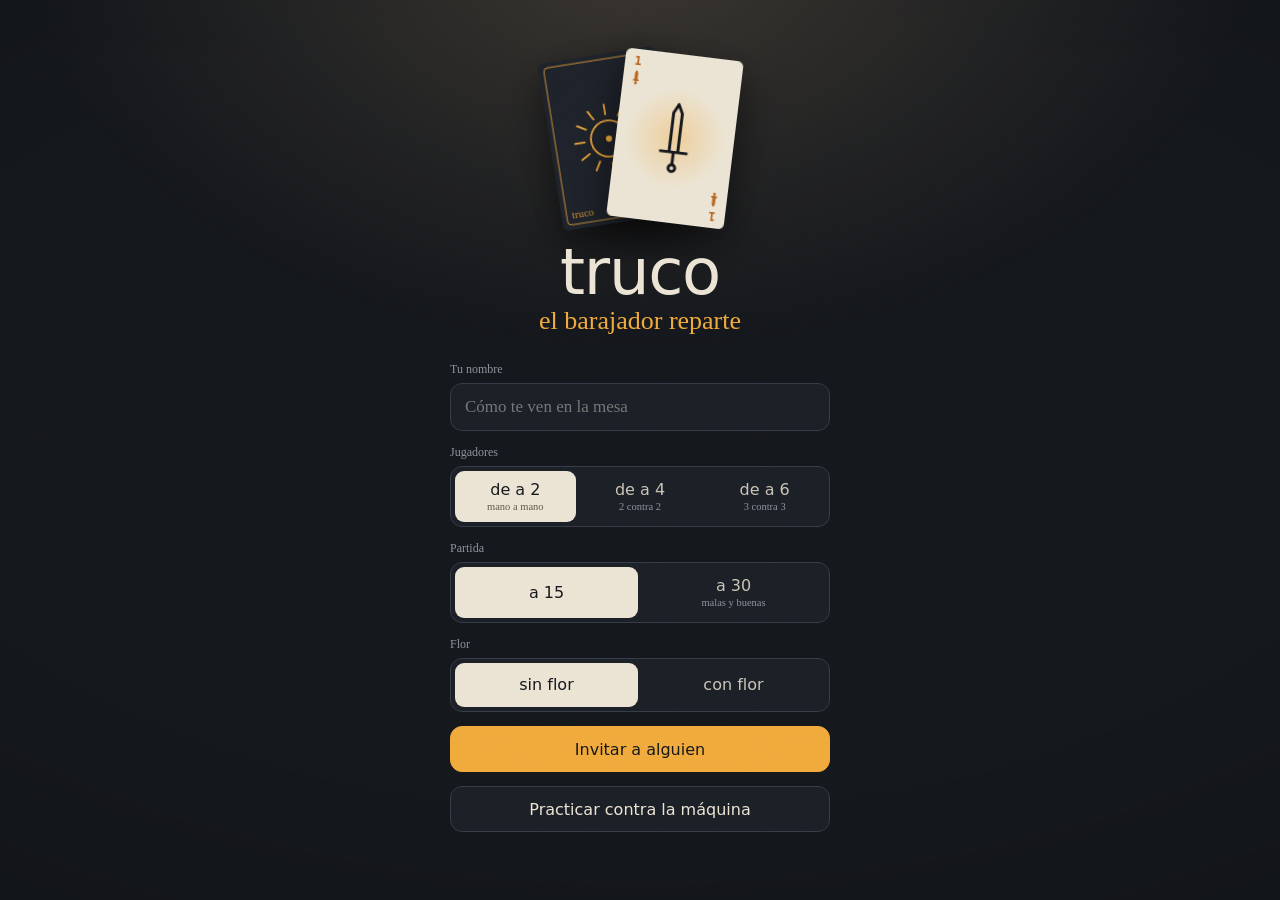
==== index.html @ fc0a514d "mesas de 4 y 6 con caras, señas, bots y punta y hacha Co-Authored-By: Claude Opus 5.5 <noreply@anthr" ====
<!doctype html>
<html lang="es">
<head>
<meta charset="utf-8">
<meta name="viewport" content="width=device-width, initial-scale=1, viewport-fit=cover">
<meta name="theme-color" content="#14171c">
<meta name="description" content="Truco argentino para jugar con un amigo desde el celular. Mandás un link y empiezan.">
<meta property="og:title" content="Truco · el barajador reparte">
<meta property="og:description" content="Te invitaron a un truco. Tocá el link y entrá a la mesa.">
<title>Truco</title>
<link rel="icon" href="data:image/svg+xml,%3Csvg xmlns='http://www.w3.org/2000/svg' viewBox='-50 -50 100 100'%3E%3Crect x='-50' y='-50' width='100' height='100' rx='18' fill='%231e222a'/%3E%3Ccircle r='14' stroke='%23f0a93b' stroke-width='5' fill='none'/%3E%3Ccircle r='3' fill='%23f0a93b'/%3E%3C/svg%3E">
<link rel="manifest" href="manifest.webmanifest">
<link rel="apple-touch-icon" href="iconos/icono-180.png">
<meta name="apple-mobile-web-app-capable" content="yes">
<meta name="mobile-web-app-capable" content="yes">
<meta name="apple-mobile-web-app-title" content="Truco">
<meta name="apple-mobile-web-app-status-bar-style" content="black-translucent">
<link rel="stylesheet" href="css/estilo.css">
<link rel="stylesheet" href="css/mesa.css">
<script src="js/vendor/peerjs.min.js" defer></script>
<script type="module" src="js/app.js"></script>
</head>
<body>
<div class="grano" aria-hidden="true"></div>

<section id="inicio" class="pantalla inicio">
  <div class="inicio-cartas" aria-hidden="true"><div class="ic ic1"></div><div class="ic ic2"></div></div>
  <h1>truco</h1>
  <p class="mano-sub">el barajador reparte</p>

  <div id="bloque-crear" class="bloque">
    <label class="campo"><span>Tu nombre</span><input id="in-nombre" type="text" maxlength="16" autocomplete="nickname" placeholder="Cómo te ven en la mesa"></label>
    <div class="campo"><span>Jugadores</span>
      <div class="segmentado tres" role="group" aria-label="Cantidad de jugadores">
        <button type="button" data-jug="2" aria-pressed="true">de a 2 <small>mano a mano</small></button>
        <button type="button" data-jug="4" aria-pressed="false">de a 4 <small>2 contra 2</small></button>
        <button type="button" data-jug="6" aria-pressed="false">de a 6 <small>3 contra 3</small></button>
      </div>
    </div>
    <div class="campo"><span>Partida</span>
      <div class="segmentado" role="group" aria-label="Puntos de la partida">
        <button type="button" data-meta="15" aria-pressed="true">a 15</button>
        <button type="button" data-meta="30" aria-pressed="false">a 30 <small>malas y buenas</small></button>
      </div>
    </div>
    <div class="campo"><span>Flor</span>
      <div class="segmentado" role="group" aria-label="Jugar con flor">
        <button type="button" data-flor="0" aria-pressed="true">sin flor</button>
        <button type="button" data-flor="1" aria-pressed="false">con flor</button>
      </div>
    </div>
    <div class="campo" id="campo-punta" hidden><span>Punta y hacha</span>
      <div class="segmentado" role="group" aria-label="Jugar con punta y hacha">
        <button type="button" data-punta="0" aria-pressed="true">sin punta y hacha</button>
        <button type="button" data-punta="1" aria-pressed="false">con punta y hacha <small>a mitad de partida, duelos</small></button>
      </div>
    </div>
    <button id="btn-crear" class="b fuerte ancho">Invitar a alguien</button>
    <button id="btn-practica" class="b ancho">Practicar contra la máquina</button>
  </div>

  <div id="bloque-espera" class="bloque" hidden>
    <p class="guia">Mandale este link. Cuando lo abra, se reparte.</p>
    <div class="link-caja"><code id="txt-link"></code></div>
    <div class="fila">
      <button id="btn-compartir" class="b fuerte">Compartir</button>
      <button id="btn-copiar" class="b">Copiar link</button>
    </div>
    <p id="txt-espera" class="espera">Abriendo la mesa…</p>
    <p class="aviso-chico">No cierres esta pestaña: la partida vive en tu navegador.</p>
  </div>

  <div id="bloque-lobby" class="bloque" hidden>
    <p id="lobby-sala" class="aviso-chico"></p>
    <div id="lobby-link">
      <p class="guia">Mandales este link. Los que no lleguen los reemplaza un bot.</p>
      <div class="link-caja"><code id="txt-link-mesa"></code></div>
      <div class="fila" style="margin-top:10px">
        <button id="btn-compartir-mesa" class="b fuerte">Compartir</button>
        <button id="btn-copiar-mesa" class="b">Copiar link</button>
      </div>
    </div>
    <ul id="lobby-asientos" class="lobby-asientos"></ul>
    <p id="lobby-ayuda" class="aviso-chico">Tocá dos lugares para cambiarlos de asiento. Los del mismo color juegan juntos.</p>
    <button id="btn-repartir" class="b fuerte ancho">Repartir</button>
    <p id="txt-lobby" class="espera">Abriendo la mesa…</p>
  </div>

  <div id="bloque-invitado" class="bloque" hidden>
    <p class="guia">Te invitaron a un truco.</p>
    <label class="campo"><span>Tu nombre</span><input id="in-nombre-inv" type="text" maxlength="16" autocomplete="nickname" placeholder="Cómo te ven en la mesa"></label>
    <button id="btn-entrar" class="b fuerte ancho">Sentarme a la mesa</button>
    <p id="txt-invitado" class="espera"></p>
  </div>
</section>

<section id="juego" class="pantalla juego" hidden>
  <header class="barra">
    <div class="rival">
      <span class="punto-red" id="punto-red" title="conexión"></span>
      <span id="nombre-rival" class="nombre"></span>
      <span id="chip-rival" class="chip" hidden>mano</span>
    </div>
    <button id="btn-tanteador" class="tanteador-mini" aria-label="Ver el tanteador"></button>
    <button id="btn-menu" class="b-icono" aria-label="Menú">
      <svg viewBox="0 0 24 24" width="22" height="22" aria-hidden="true"><circle cx="5" cy="12" r="1.8" fill="currentColor"/><circle cx="12" cy="12" r="1.8" fill="currentColor"/><circle cx="19" cy="12" r="1.8" fill="currentColor"/></svg>
    </button>
  </header>
  <div id="mesa" class="mesa"></div>
  <div id="nota" class="nota" aria-live="polite"></div>
  <p id="estado" class="estado" aria-live="polite"></p>
  <div id="bocadillos" aria-live="assertive"></div>
  <aside id="servilleta-fija" class="servilleta fija" aria-label="Tanteador"></aside>
  <nav id="acciones" class="acciones" aria-label="Jugadas"></nav>
</section>

<section id="mesa-eq" class="pantalla juego eq" hidden>
  <header class="barra">
    <div class="rival"><span class="punto-red" id="eq-red" title="conexión"></span><span id="eq-titulo" class="nombre"></span></div>
    <button id="eq-tanteador" class="tanteador-mini" aria-label="Ver el tanteador"></button>
    <button id="eq-menu" class="b-icono" aria-label="Menú">
      <svg viewBox="0 0 24 24" width="22" height="22" aria-hidden="true"><circle cx="5" cy="12" r="1.8" fill="currentColor"/><circle cx="12" cy="12" r="1.8" fill="currentColor"/><circle cx="19" cy="12" r="1.8" fill="currentColor"/></svg>
    </button>
  </header>
  <div id="eq-mesa" class="mesa"><div id="eq-asientos"></div></div>
  <div id="eq-bazas" class="eq-bazas" aria-live="polite"></div>
  <p id="eq-estado" class="estado" aria-live="polite"></p>
  <div id="eq-bocadillos" aria-live="assertive"></div>
  <div id="eq-gestos" class="eq-gestos" hidden></div>
  <div id="eq-bandeja" class="bandeja" hidden></div>
  <nav id="eq-acciones" class="acciones" aria-label="Jugadas"></nav>
</section>

<div id="capa" class="capa" hidden></div>
<div id="aviso" class="aviso" role="status" hidden></div>
</body>
</html>
---- css/estilo.css ----
@font-face { font-family: Bricolage; src: url(../fuentes/BricolageGrotesque.ttf); font-weight: 200 800; font-display: swap; }
@font-face { font-family: Plex; src: url(../fuentes/IBMPlexMono-Regular.ttf); font-display: swap; }
@font-face { font-family: Caveat; src: url(../fuentes/Caveat.ttf); font-weight: 400 700; font-display: swap; }

:root {
  --noche: #14171c; --papel: #ebe4d4; --tinta: #14171c; --ambar: #f0a93b; --ambar-p: #b8621b; --dorso: #1e222a;
  --superficie: #1b1f26; --linea: #353b46; --gris: #8d919a; --texto-suave: #c9c3b5;
  --luz: .55;
  color-scheme: dark;
}
* { box-sizing: border-box; margin: 0; }
html, body { height: 100%; }
body { background: var(--noche); color: var(--papel); font-family: Bricolage, system-ui, sans-serif; -webkit-font-smoothing: antialiased; overflow: hidden; -webkit-tap-highlight-color: transparent; }
button { font: inherit; color: inherit; cursor: pointer; touch-action: manipulation; }
[hidden] { display: none !important; }
:focus-visible { outline: 2px solid var(--ambar); outline-offset: 2px; }

.grano { position: fixed; inset: 0; pointer-events: none; z-index: 90; opacity: .09; mix-blend-mode: overlay;
  background-image: url("data:image/svg+xml,%3Csvg xmlns='http://www.w3.org/2000/svg' width='180' height='180'%3E%3Cfilter id='g'%3E%3CfeTurbulence type='fractalNoise' baseFrequency='.9' numOctaves='2'/%3E%3C/filter%3E%3Crect width='100%25' height='100%25' filter='url(%23g)'/%3E%3C/svg%3E"); }

/* la lámpara de arriba: un cono cálido que se prende en los cantos */
.pantalla { position: fixed; inset: 0; }
.pantalla::before { content: ""; position: absolute; inset: 0; pointer-events: none; opacity: var(--luz); transition: opacity .7s ease;
  background: radial-gradient(ellipse 62% 58% at 50% -6%, rgba(255,214,150,.30), rgba(255,214,150,.08) 55%, transparent 78%),
              radial-gradient(ellipse 120% 90% at 50% 45%, transparent 50%, rgba(0,0,0,.45)); }
.pantalla.luz-alta { --luz: 1; }

/* ---------- inicio ---------- */
.inicio { overflow-y: auto; display: flex; flex-direction: column; align-items: center; padding: max(36px, env(safe-area-inset-top)) 16px 40px; }
.inicio > * { position: relative; }
.inicio-cartas { height: 190px; width: 220px; margin-top: 8px; }
.ic { position: absolute; width: 118px; aspect-ratio: 600/860; top: 10px; filter: drop-shadow(0 16px 20px rgba(0,0,0,.55)); }
.ic svg { width: 100%; height: 100%; display: block; }
.ic1 { left: 20px; transform: rotate(-9deg); }
.ic2 { left: 86px; transform: rotate(7deg); animation: respira 5s ease-in-out infinite; }
@keyframes respira { 50% { transform: rotate(9deg) translateY(-4px); } }
h1 { font-weight: 500; font-size: 64px; letter-spacing: -.02em; line-height: 1; margin-top: 6px; }
.mano-sub { font-family: Caveat; color: var(--ambar); font-size: 26px; margin: 2px 0 26px; }
.bloque { width: 100%; max-width: 380px; display: flex; flex-direction: column; gap: 14px; }
.campo { display: flex; flex-direction: column; gap: 6px; }
.campo > span { font-family: Plex; font-size: 12px; color: var(--gris); }
input[type=text] { background: var(--superficie); border: 1px solid var(--linea); border-radius: 12px; padding: 13px 14px; font: 17px Bricolage; color: var(--papel); width: 100%; }
input[type=text]:focus { border-color: var(--ambar); outline: none; }
.segmentado { display: grid; grid-template-columns: 1fr 1fr; background: var(--superficie); border: 1px solid var(--linea); border-radius: 12px; padding: 4px; gap: 4px; }
.segmentado button { border: 0; background: transparent; border-radius: 9px; padding: 10px 6px; min-height: 44px; color: var(--texto-suave); line-height: 1.1; }
.segmentado button small { display: block; font-family: Plex; font-size: 10.5px; color: var(--gris); margin-top: 2px; }
.segmentado button[aria-pressed=true] { background: var(--papel); color: var(--tinta); }
.segmentado button[aria-pressed=true] small { color: #5b5649; }
.b { border: 1px solid var(--linea); background: var(--superficie); border-radius: 12px; padding: 11px 16px; min-height: 46px; font-size: 16px; font-weight: 500; transition: transform .12s, background .2s; }
.b:active { transform: scale(.97); }
.b.fuerte { background: var(--ambar); border-color: var(--ambar); color: var(--tinta); }
.b.ancho { width: 100%; }
.fila { display: flex; gap: 10px; } .fila .b { flex: 1; }
.guia { color: var(--texto-suave); line-height: 1.45; text-align: center; }
.link-caja { background: var(--superficie); border: 1px dashed var(--linea); border-radius: 12px; padding: 12px; text-align: center; }
.link-caja code { font-family: Plex; font-size: 13px; word-break: break-all; color: var(--papel); }
.espera { font-family: Caveat; color: var(--ambar); font-size: 24px; text-align: center; min-height: 30px; }
.aviso-chico { font-family: Plex; font-size: 11.5px; color: var(--gris); text-align: center; }

/* ---------- mesa ---------- */
.juego { overflow: hidden; }
.barra { position: absolute; top: 0; left: 0; right: 0; z-index: 30; display: flex; align-items: center; gap: 10px; padding: max(10px, env(safe-area-inset-top)) 12px 6px 16px; height: calc(52px + env(safe-area-inset-top)); }
.rival { flex: 1; display: flex; align-items: center; gap: 8px; min-width: 0; }
.nombre { font-size: 16px; font-weight: 500; white-space: nowrap; overflow: hidden; text-overflow: ellipsis; }
.chip { font-family: Plex; font-size: 11px; color: var(--ambar); border: 1px solid rgba(240,169,59,.55); border-radius: 99px; padding: 2px 8px; }
.punto-red { width: 8px; height: 8px; border-radius: 50%; background: var(--gris); flex: none; }
.punto-red.si { background: #7bbf6a; } .punto-red.no { background: #c4553e; }
.b-icono { border: 0; background: transparent; width: 44px; height: 44px; display: grid; place-items: center; color: var(--texto-suave); border-radius: 10px; }
.tanteador-mini { border: 0; background: var(--papel); color: var(--tinta); border-radius: 8px; padding: 2px 10px 0; min-height: 36px; font-family: Caveat; font-size: 24px; line-height: 1; display: flex; align-items: center; gap: 8px; transform: rotate(-2deg); box-shadow: 0 6px 12px rgba(0,0,0,.4); }
.tanteador-mini b { font-weight: 700; }
.tanteador-mini svg { width: 14px; height: 22px; }
.mesa { position: absolute; inset: 0; z-index: 10; }

.carta { position: absolute; left: 0; top: 0; perspective: 900px; will-change: transform;
  transition: transform .55s cubic-bezier(.2,.8,.2,1), width .55s cubic-bezier(.2,.8,.2,1), height .55s cubic-bezier(.2,.8,.2,1), opacity .3s; }
.carta.sin-anim, .carta.sin-anim .giro { transition: none !important; }
.giro { position: relative; width: 100%; height: 100%; transform-style: preserve-3d; transition: transform .45s ease; }
.carta.abajo .giro { transform: rotateY(180deg); }
.cara { position: absolute; inset: 0; backface-visibility: hidden; -webkit-backface-visibility: hidden; border-radius: 5% / 3.5%; box-shadow: 0 10px 18px rgba(0,0,0,.45); }
.cara.dorso { transform: rotateY(180deg); }
.svg-carta { width: 100%; height: 100%; display: block; }
.carta.jugable { cursor: pointer; }
.carta.elegida .cara.frente { box-shadow: 0 0 0 3px var(--ambar), 0 18px 30px rgba(0,0,0,.55); }
.carta.gana .cara.frente { box-shadow: 0 0 26px 6px rgba(240,169,59,.42), 0 10px 18px rgba(0,0,0,.45); }
.carta.apagada { filter: brightness(.72) saturate(.8); }
.carta.mostrada::after { content: "mostrada"; position: absolute; left: 50%; bottom: -8px; transform: translateX(-50%); font-family: Caveat; font-size: 18px; color: var(--ambar); white-space: nowrap; text-shadow: 0 1px 6px #000; }

.estado { position: absolute; left: 16px; right: 16px; z-index: 20; text-align: center; font-size: 17px; color: var(--texto-suave); pointer-events: none; transition: top .4s; }
.estado b { color: var(--papel); font-weight: 500; }
.nota { position: absolute; z-index: 20; left: 14px; font-family: Caveat; font-size: 21px; line-height: 1.05; color: var(--ambar); pointer-events: none; max-width: 30%; transform: rotate(-3deg); }
.nota span { display: block; }
.bocadillo { position: absolute; left: 50%; z-index: 40; font-family: Caveat; font-weight: 700; font-size: clamp(38px, 11vw, 56px); color: var(--ambar); white-space: nowrap; pointer-events: none;
  text-shadow: 0 2px 18px rgba(0,0,0,.9), 0 0 30px rgba(240,169,59,.25); animation: canta 2.3s cubic-bezier(.2,.9,.2,1) forwards; }
.bocadillo.rival { color: var(--papel); }
@keyframes canta { 0% { opacity: 0; transform: translate(-50%, 10px) scale(.6) rotate(-4deg); } 12% { opacity: 1; transform: translate(-50%, 0) scale(1.08) rotate(-3deg); } 22% { transform: translate(-50%, 0) scale(1) rotate(-3deg); } 80% { opacity: 1; } 100% { opacity: 0; transform: translate(-50%, -14px) scale(1) rotate(-3deg); } }

.acciones { position: absolute; left: 0; right: 0; bottom: 0; z-index: 30; height: calc(164px + env(safe-area-inset-bottom)); padding: 8px 12px calc(8px + env(safe-area-inset-bottom));
  display: flex; flex-direction: column; justify-content: flex-end; gap: 7px; background: linear-gradient(to bottom, transparent, rgba(12,14,18,.94) 18%); }
.acciones .fila-acc { display: flex; flex-wrap: nowrap; gap: 7px; justify-content: center; width: 100%; max-width: 520px; margin: 0 auto; }
.acciones .b { flex: 1 1 0; min-width: 0; max-width: 220px; padding: 8px 6px; min-height: 44px; font-size: 15px; line-height: 1.1; }
.acciones .b.canto { color: var(--ambar); border-color: rgba(240,169,59,.5); background: rgba(240,169,59,.06); }
.acciones .b.chico { flex: 0 1 auto; background: transparent; border-color: transparent; color: var(--gris); font-size: 14px; min-height: 34px; padding: 4px 10px; text-decoration: underline; text-underline-offset: 3px; }
.acciones .b.chico.alerta { color: var(--ambar); }
.acciones .vacio { text-align: center; font-family: Caveat; font-size: 22px; color: var(--gris); padding-bottom: 6px; }

/* ---------- servilleta con fósforos ---------- */
.servilleta { background: var(--papel); color: var(--tinta); border-radius: 6px; box-shadow: 0 18px 40px rgba(0,0,0,.55); font-family: Caveat; }
.servilleta .cols { display: grid; grid-template-columns: 1fr 1fr; gap: 6px; }
.servilleta .col { display: flex; flex-direction: column; align-items: center; }
.servilleta .quien { font-size: 26px; font-weight: 700; line-height: 1; white-space: nowrap; overflow: hidden; text-overflow: ellipsis; max-width: 100%; }
.servilleta .num { font-size: 20px; color: var(--ambar-p); }
.servilleta svg { display: block; }
.servilleta.fija { position: absolute; z-index: 15; right: 24px; top: 80px; width: 210px; padding: 14px 12px; transform: rotate(2deg); display: none; }
.servilleta.fija .quien { font-size: 21px; }
@media (min-width: 960px) { .servilleta.fija { display: block; } .tanteador-mini { display: none; } }

/* ---------- capas (tanteador grande, fin de mano, menú) ---------- */
.capa { position: fixed; inset: 0; z-index: 60; background: rgba(8,10,13,.62); display: grid; place-items: center; padding: 16px; animation: aparece .25s ease; }
@keyframes aparece { from { opacity: 0; } }
.hoja { background: var(--papel); color: var(--tinta); border-radius: 10px; width: min(380px, 100%); max-height: 88dvh; overflow-y: auto; padding: 22px 20px; box-shadow: 0 30px 60px rgba(0,0,0,.6); animation: sube .4s cubic-bezier(.2,.9,.2,1); }
@keyframes sube { from { transform: translateY(40px) rotate(2deg); opacity: 0; } }
.hoja h2 { font-weight: 500; font-size: 28px; line-height: 1.1; margin-bottom: 4px; }
.hoja .sala { font-family: Plex; font-size: 11.5px; color: #6c6759; margin-bottom: 14px; }
.hoja ul { list-style: none; padding: 0; margin: 10px 0 18px; }
.hoja li { display: flex; justify-content: space-between; gap: 12px; padding: 9px 0; border-bottom: 1px dashed #c9c0ab; font-size: 16px; }
.hoja li b { font-family: Caveat; font-size: 24px; color: var(--ambar-p); line-height: .9; }
.hoja .b { background: var(--tinta); color: var(--papel); border-color: var(--tinta); width: 100%; margin-top: 8px; }
.hoja .b.claro { background: transparent; color: var(--tinta); border-color: #b9b09b; }
.hoja .marcador { font-family: Caveat; font-size: 30px; text-align: center; margin: 8px 0 4px; }
.hoja p { line-height: 1.45; margin-bottom: 10px; font-size: 15.5px; }
.hoja .servilleta { box-shadow: none; padding: 0; }
.aviso { position: fixed; left: 50%; top: calc(64px + env(safe-area-inset-top)); transform: translateX(-50%); z-index: 70; background: var(--papel); color: var(--tinta); border-radius: 10px; padding: 10px 14px; font-size: 15px; max-width: calc(100% - 32px); box-shadow: 0 12px 30px rgba(0,0,0,.5); animation: aparece .2s; }

@media (prefers-reduced-motion: reduce) {
  .carta, .giro { transition-duration: .01s !important; }
  .bocadillo { animation-duration: 2.3s; }
  .ic2 { animation: none; }
}
---- css/mesa.css ----
/* Mesa de 4 y 6: inicio (jugadores, punta y hacha), sala de espera, asientos con caras, señas. */

.segmentado.tres { grid-template-columns: 1fr 1fr 1fr; }

/* ---------- sala de espera ---------- */
.lobby-asientos { list-style: none; padding: 0; margin: 4px 0 0; display: flex; flex-direction: column; gap: 6px; }
.lobby-asientos li { display: flex; align-items: center; gap: 10px; background: var(--superficie); border: 1px solid var(--linea); border-radius: 12px; padding: 10px 12px; min-height: 48px; cursor: pointer; }
.lobby-asientos li.elegido { border-color: var(--ambar); box-shadow: 0 0 0 1px var(--ambar); }
.lobby-asientos .lugar-n { font-family: Plex; font-size: 12px; color: var(--gris); width: 14px; }
.lobby-asientos i { width: 10px; height: 10px; border-radius: 50%; flex: none; }
.lobby-asientos li.nos i { background: var(--ambar); }
.lobby-asientos li.ellos i { background: #5b616c; }
.lobby-asientos .quien { flex: 1; font-size: 16px; min-width: 0; overflow: hidden; text-overflow: ellipsis; white-space: nowrap; }
.lobby-asientos .tipo { font-family: Plex; font-size: 11px; color: var(--gris); text-align: right; }

/* ---------- asientos ---------- */
.eq .mesa { z-index: 10; }
#eq-asientos { position: absolute; inset: 0; pointer-events: none; }
.asiento { position: absolute; left: 0; top: 0; transform: translate(-50%, -50%); display: flex; flex-direction: column; align-items: center; gap: 1px; z-index: 12; transition: opacity .3s; }
.asiento svg { width: var(--cara, 64px); height: auto; overflow: visible; display: block; filter: drop-shadow(0 8px 10px rgba(0,0,0,.5)); transition: filter .3s; }
.asiento.turno svg { filter: drop-shadow(0 0 8px rgba(240,169,59,.85)) drop-shadow(0 8px 10px rgba(0,0,0,.5)); }
.asiento.mazo svg { opacity: .35; filter: grayscale(1); }
.asiento.apagado { opacity: .45; }
.asiento .etq { font-family: Plex; font-size: 11px; color: var(--texto-suave); display: flex; align-items: center; gap: 4px; max-width: 96px; white-space: nowrap; }
.asiento .etq .n { overflow: hidden; text-overflow: ellipsis; }
.asiento .etq i { width: 7px; height: 7px; border-radius: 50%; flex: none; }
.asiento.nos .etq i { background: var(--ambar); }
.asiento.ellos .etq i { background: #5b616c; }
.asiento.yo .etq { color: var(--papel); }
.asiento .chips { display: flex; gap: 3px; min-height: 0; }
.mini-chip { font-family: Plex; font-size: 9.5px; line-height: 1.5; color: var(--ambar); border: 1px solid rgba(240,169,59,.5); border-radius: 99px; padding: 0 5px; white-space: nowrap; }
.asiento .quedan { display: flex; gap: 2px; }
.asiento .quedan span { width: 7px; height: 10px; border-radius: 1.5px; background: var(--dorso); border: 1px solid #454c59; }
.asiento .glifo { position: absolute; top: -10px; right: -14px; font-family: Caveat; font-weight: 700; font-size: 26px; color: var(--ambar); text-shadow: 0 2px 8px #000; animation: glifo 1s ease forwards; pointer-events: none; }
@keyframes glifo { 0% { opacity: 0; transform: translateY(6px); } 20% { opacity: 1; transform: none; } 80% { opacity: 1; } 100% { opacity: 0; } }

/* aparejo de la cara (señas y cabeza) */
.cara-jugador .m, .cara-jugador .ojo-c { display: none; }
.cara-jugador[data-boca="normal"] .m-normal, .cara-jugador[data-boca="plana"] .m-plana, .cara-jugador[data-boca="der"] .m-der, .cara-jugador[data-boca="izq"] .m-izq,
.cara-jugador[data-boca="muerde"] .m-muerde, .cara-jugador[data-boca="trompa"] .m-trompa, .cara-jugador[data-boca="lengua"] .m-lengua, .cara-jugador[data-boca="cachetes"] .m-cachetes { display: inline; }
.cara-jugador[data-ojos="cerrados"] .ojo-a { display: none; }
.cara-jugador[data-ojos="cerrados"] .ojo-c { display: inline; }
.cara-jugador[data-ojos="guino"] .ojo-a.d { display: none; }
.cara-jugador[data-ojos="guino"] .ojo-c.d { display: inline; }
.cara-jugador .cejas { transition: transform .12s ease-out; }
.cara-jugador[data-cejas="arriba"] .cejas { transform: translateY(-11px); }
.cara-jugador .cachete { transform-box: fill-box; transform-origin: center; transition: transform .14s, opacity .14s; }
.cara-jugador[data-cach="si"] .cachete { transform: scale(1.7); opacity: .85; }
.cara-jugador .craneo { transform-box: fill-box; transform-origin: center; transition: transform .14s; }
.cara-jugador[data-cach="si"] .craneo { transform: scaleX(1.07); }
.cara-jugador .cabeza, .cara-jugador .rasgos { transform-box: view-box; transform-origin: 100px 190px; }
.g-si .cabeza { animation: si-c .9s ease-in-out; } .g-si .rasgos { animation: si-r .9s ease-in-out; }
.g-no .cabeza { animation: no-c .9s ease-in-out; } .g-no .rasgos { animation: no-r .9s ease-in-out; }
.g-mas .cabeza { animation: mas-c 1.1s ease-in-out; } .g-mas .rasgos { animation: mas-r 1.1s ease-in-out; }
.g-menos .cabeza { animation: menos-c 1.1s ease-in-out; } .g-menos .rasgos { animation: menos-r 1.1s ease-in-out; }
@keyframes si-c { 25%, 75% { transform: translateY(6px); } 50% { transform: translateY(-2px); } }
@keyframes si-r { 25%, 75% { transform: translateY(12px); } 50% { transform: translateY(-4px); } }
@keyframes no-c { 20%, 60% { transform: rotate(-5deg); } 40%, 80% { transform: rotate(5deg); } }
@keyframes no-r { 20%, 60% { transform: translateX(-12px); } 40%, 80% { transform: translateX(12px); } }
@keyframes mas-c { 20%, 75% { transform: translateY(-5px); } }
@keyframes mas-r { 20%, 75% { transform: translateY(-13px); } }
@keyframes menos-c { 20%, 75% { transform: translateY(5px); } }
@keyframes menos-r { 20%, 75% { transform: translateY(14px); } }

/* ---------- textos de la mesa ---------- */
.eq-bazas { position: absolute; z-index: 20; left: 14px; top: calc(60px + env(safe-area-inset-top)); font-family: Caveat; font-size: 20px; line-height: 1.05; color: var(--ambar); pointer-events: none; max-width: 34%; transform: rotate(-3deg); }
.eq-bazas span { display: block; }
.eq .estado .punta { font-family: Plex; font-size: 12px; color: var(--ambar); letter-spacing: .02em; }
.eq-boca { font-size: clamp(26px, 7.5vw, 40px); }
.eq-boca.pregunta { font-size: clamp(20px, 5.6vw, 28px); color: var(--papel); }

/* ---------- señas: pestañas junto a tu cara y bandeja ---------- */
.eq-gestos { position: absolute; z-index: 32; display: flex; gap: 6px; }
.eq-gestos .pestana { font-family: Caveat; font-size: 20px; line-height: 1; color: var(--ambar); background: rgba(240,169,59,.07); border: 1px solid rgba(240,169,59,.45); border-radius: 99px; padding: 6px 11px 4px; min-height: 34px; }
.eq-gestos .pestana[aria-pressed=true] { background: var(--ambar); color: var(--tinta); }
.bandeja { position: absolute; left: 0; right: 0; z-index: 34; padding: 8px 12px 8px; background: rgba(12,14,18,.94); border-top: 1px solid var(--linea); border-bottom: 1px solid var(--linea); }
.bandeja .ayuda { font-family: Plex; font-size: 11px; color: var(--gris); text-align: center; margin-bottom: 8px; }
.bandeja .botones { display: flex; gap: 6px; overflow-x: auto; scrollbar-width: none; padding-bottom: 2px; max-width: 640px; margin: 0 auto; -webkit-overflow-scrolling: touch; }
.bandeja .botones::-webkit-scrollbar { display: none; }
.bandeja .b { min-height: 40px; padding: 6px 12px; font-size: 14.5px; flex: none; white-space: nowrap; }
@media (min-width: 640px) { .bandeja .botones { flex-wrap: wrap; justify-content: center; } }

@media (prefers-reduced-motion: reduce) {
  .cara-jugador .cejas, .cara-jugador .cachete, .cara-jugador .craneo { transition: none; }
}

/* el inicio creció con «Jugadores» y «Punta y hacha»: que nada se achique, que se deslice */
.inicio > * { flex-shrink: 0; }
/* en pantallas anchas el 1 contra 1 cambia el tanteador por la servilleta fija; la mesa de equipos lo mantiene */
@media (min-width: 960px) { .eq .tanteador-mini { display: flex; } }
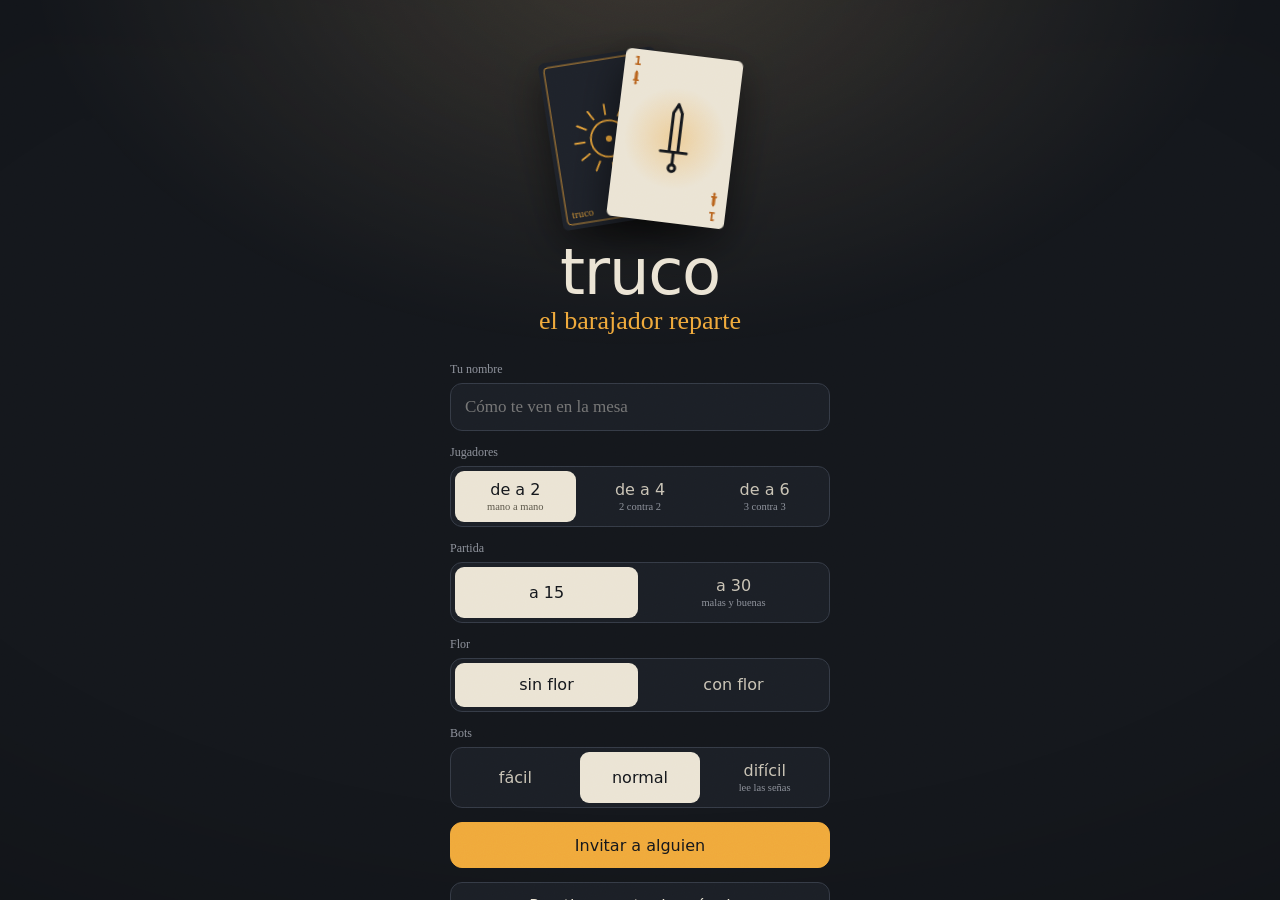
==== commit 6305b8f8: "mesa 3D desde tu silla, bustos por equipo, dificultad de bots Co-Authored-By: Claude Opus 5.5 <norep" ====
--- a/index.html
+++ b/index.html
@@ -53,6 +53,13 @@
       <div class="segmentado" role="group" aria-label="Jugar con punta y hacha">
         <button type="button" data-punta="0" aria-pressed="true">sin punta y hacha</button>
         <button type="button" data-punta="1" aria-pressed="false">con punta y hacha <small>a mitad de partida, duelos</small></button>
+      </div>
+    </div>
+    <div class="campo"><span>Bots</span>
+      <div class="segmentado tres" role="group" aria-label="Dificultad de los bots">
+        <button type="button" data-nivel="facil" aria-pressed="false">fácil</button>
+        <button type="button" data-nivel="normal" aria-pressed="true">normal</button>
+        <button type="button" data-nivel="dificil" aria-pressed="false">difícil <small>lee las señas</small></button>
       </div>
     </div>
     <button id="btn-crear" class="b fuerte ancho">Invitar a alguien</button>
--- a/css/mesa.css
+++ b/css/mesa.css
@@ -88,3 +88,39 @@
 .inicio > * { flex-shrink: 0; }
 /* en pantallas anchas el 1 contra 1 cambia el tanteador por la servilleta fija; la mesa de equipos lo mantiene */
 @media (min-width: 960px) { .eq .tanteador-mini { display: flex; } }
+
+/* ---------- la mesa en perspectiva (desde tu silla) ---------- */
+#eq-asientos { z-index: 1; }
+.escena { position: absolute; left: 0; right: 0; z-index: 2; perspective: 1000px; perspective-origin: 50% 0%; pointer-events: none; }
+.tablero { position: absolute; transform-origin: 50% 100%; transform: rotateX(52deg); transform-style: preserve-3d; border-radius: 30px;
+  background:
+    radial-gradient(ellipse 58% 42% at 50% 42%, rgba(255,196,120,.32), rgba(255,196,120,.07) 62%, transparent 82%),
+    repeating-linear-gradient(91deg, rgba(0,0,0,.13) 0 1px, transparent 1px 6px, rgba(255,226,180,.035) 6px 7px, transparent 7px 17px),
+    linear-gradient(180deg, #2a1b11 0%, #3b2617 55%, #2f1e12 100%);
+  box-shadow: inset 0 0 0 7px #21150d, inset 0 0 0 9px rgba(240,169,59,.18), inset 0 0 70px rgba(0,0,0,.65); }
+.tablero .canto { position: absolute; left: 14px; right: 14px; top: 100%; height: 20px; transform-origin: top; transform: rotateX(-90deg);
+  background: linear-gradient(180deg, #2a1a0f, #120a05); border-radius: 0 0 10px 10px; }
+.tablero .ancla { position: absolute; width: 100px; height: 1px; pointer-events: none; }
+.tablero .carta { transition: transform .55s cubic-bezier(.25,.7,.35,1.12), opacity .15s; }
+.tablero .carta .cara { box-shadow: 0 8px 12px rgba(0,0,0,.6); }
+.tablero .carta.gana .cara.frente { box-shadow: 0 0 22px 6px rgba(240,169,59,.5), 0 8px 12px rgba(0,0,0,.6); }
+
+/* bustos detrás del borde: cara grande, hombros del color del equipo, nombre arriba */
+.asiento.busto { transform: translate(-50%, -100%); gap: 2px; }
+.asiento.busto svg { filter: drop-shadow(0 10px 14px rgba(0,0,0,.55)); }
+.asiento.busto.turno svg { filter: drop-shadow(0 0 12px rgba(240,169,59,.9)) drop-shadow(0 10px 14px rgba(0,0,0,.55)); }
+.asiento.busto .etq { font-size: 12.5px; max-width: 120px; }
+.asiento.busto.nos .etq .n { color: var(--ambar); }
+.asiento.yo { z-index: 40; }
+
+/* la nota (bazas, envido, truco querido) escrita en el rincón de la mesa a tu derecha */
+.eq-bazas { text-align: right; max-width: 46%; font-size: 18px; transform: rotate(-2deg); text-shadow: 0 1px 6px rgba(0,0,0,.8); z-index: 25; }
+
+.eq-bazas { max-width: 38%; transform: translateY(-100%) rotate(-2deg); }
+/* nada se pasa del ancho, y el navegador no puede correr la mesa al enfocar una carta */
+#mesa-eq, #eq-mesa { overflow: clip; }
+
+/* el estado se lee encima de las cartas */
+.eq .estado { left: 50%; right: auto; transform: translateX(-50%); width: max-content; max-width: calc(100% - 32px); z-index: 45;
+  background: rgba(12,14,18,.72); padding: 4px 12px; border-radius: 99px; line-height: 1.3; }
+.eq .estado:empty { display: none; }
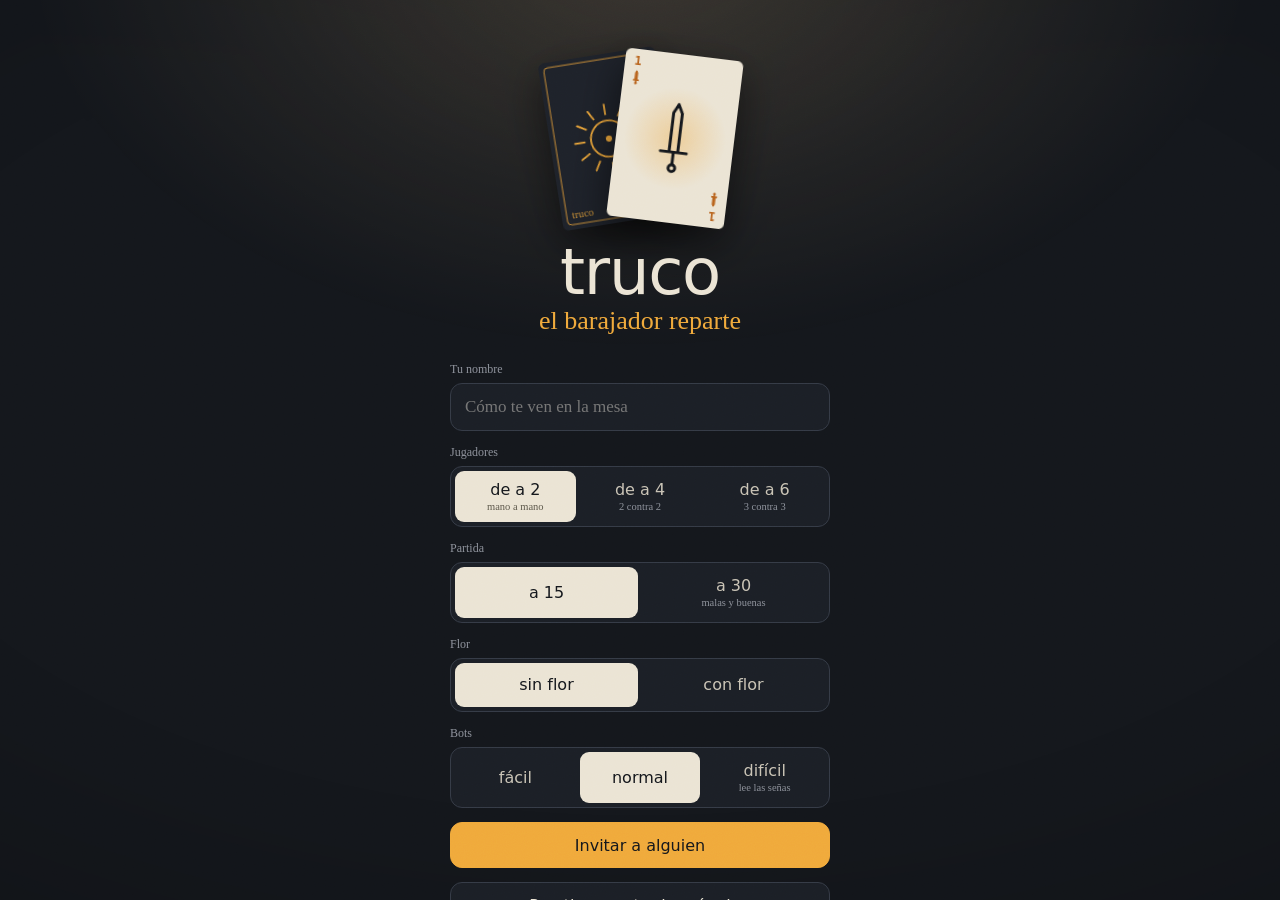
==== commit 9f5c51af: "tanda 4: envido mentiroso, cartas en mesa, perfiles con Google, gloria y clasificatoria Co-Authored-" ====
--- a/index.html
+++ b/index.html
@@ -17,7 +17,9 @@
 <meta name="apple-mobile-web-app-status-bar-style" content="black-translucent">
 <link rel="stylesheet" href="css/estilo.css">
 <link rel="stylesheet" href="css/mesa.css">
+<link rel="stylesheet" href="css/perfil.css">
 <script src="js/vendor/peerjs.min.js" defer></script>
+<script src="js/vendor/supabase.js" defer></script>
 <script type="module" src="js/app.js"></script>
 </head>
 <body>
@@ -27,6 +29,8 @@
   <div class="inicio-cartas" aria-hidden="true"><div class="ic ic1"></div><div class="ic ic2"></div></div>
   <h1>truco</h1>
   <p class="mano-sub">el barajador reparte</p>
+
+  <div id="bloque-cuenta" class="cuenta" hidden></div>
 
   <div id="bloque-crear" class="bloque">
     <label class="campo"><span>Tu nombre</span><input id="in-nombre" type="text" maxlength="16" autocomplete="nickname" placeholder="Cómo te ven en la mesa"></label>
@@ -107,7 +111,10 @@
       <span class="punto-red" id="punto-red" title="conexión"></span>
       <span id="nombre-rival" class="nombre"></span>
       <span id="chip-rival" class="chip" hidden>mano</span>
+      <span id="cara-a-cara" class="cara-a-cara" hidden></span>
+      <span id="poderes-rival" class="poderes-rival"></span>
     </div>
+    <button id="btn-mate" class="b-icono mate" aria-label="Tomar un mate" title="Tomar un mate" hidden></button>
     <button id="btn-tanteador" class="tanteador-mini" aria-label="Ver el tanteador"></button>
     <button id="btn-menu" class="b-icono" aria-label="Menú">
       <svg viewBox="0 0 24 24" width="22" height="22" aria-hidden="true"><circle cx="5" cy="12" r="1.8" fill="currentColor"/><circle cx="12" cy="12" r="1.8" fill="currentColor"/><circle cx="19" cy="12" r="1.8" fill="currentColor"/></svg>
@@ -124,6 +131,7 @@
 <section id="mesa-eq" class="pantalla juego eq" hidden>
   <header class="barra">
     <div class="rival"><span class="punto-red" id="eq-red" title="conexión"></span><span id="eq-titulo" class="nombre"></span></div>
+    <button id="eq-mate" class="b-icono mate" aria-label="Tomar un mate" title="Tomar un mate" hidden></button>
     <button id="eq-tanteador" class="tanteador-mini" aria-label="Ver el tanteador"></button>
     <button id="eq-menu" class="b-icono" aria-label="Menú">
       <svg viewBox="0 0 24 24" width="22" height="22" aria-hidden="true"><circle cx="5" cy="12" r="1.8" fill="currentColor"/><circle cx="12" cy="12" r="1.8" fill="currentColor"/><circle cx="19" cy="12" r="1.8" fill="currentColor"/></svg>
--- a/css/estilo.css
+++ b/css/estilo.css
@@ -136,3 +136,10 @@
   .bocadillo { animation-duration: 2.3s; }
   .ic2 { animation: none; }
 }
+/* elegir el número del envido (se puede mentir) */
+.acciones .tanto-sel { display: flex; flex-wrap: wrap; align-items: center; justify-content: center; gap: 6px; flex: 2 1 0; max-width: 300px; }
+.acciones .tanto-sel .b.fuerte { flex: 1 1 auto; max-width: 190px; }
+.acciones .tanto-sel .b.paso { flex: 0 0 44px; min-width: 44px; text-decoration: none; font-size: 22px; color: var(--papel); border-color: var(--linea); background: var(--superficie); }
+.acciones .tanto-sel .b.paso:disabled { opacity: .35; }
+.acciones .tanto-sel .tanto-nota { flex-basis: 100%; text-align: center; font: 12px "IBM Plex Mono", monospace; color: var(--ambar); min-height: 0; }
+.acciones .tanto-sel.miente .b.fuerte { outline: 2px dashed var(--ambar); outline-offset: 2px; }
--- a/css/mesa.css
+++ b/css/mesa.css
@@ -124,3 +124,18 @@
 .eq .estado { left: 50%; right: auto; transform: translateX(-50%); width: max-content; max-width: calc(100% - 32px); z-index: 45;
   background: rgba(12,14,18,.72); padding: 4px 12px; border-radius: 99px; line-height: 1.3; }
 .eq .estado:empty { display: none; }
+
+/* micrófono del pie */
+.eq-gestos .pestana.mic { color: var(--papel); border-color: rgba(235,228,212,.4); touch-action: none; user-select: none; -webkit-user-select: none; }
+.eq-gestos .pestana.mic[aria-pressed=true] { background: #c4553e; border-color: #c4553e; color: var(--papel); }
+.asiento.hablando svg { animation: habla 0.9s ease-in-out infinite; }
+.asiento.hablando .etq::after { content: "habla"; font-family: Caveat; font-size: 18px; color: var(--ambar); margin-left: 4px; }
+@keyframes habla { 50% { filter: drop-shadow(0 0 14px rgba(240,169,59,.95)) drop-shadow(0 10px 14px rgba(0,0,0,.55)); } }
+.eq-gestos { flex-wrap: wrap; max-width: calc(100vw - 96px); }
+@media (max-width: 480px) { .eq-gestos { gap: 4px; } .eq-gestos .pestana { font-size: 16.5px; padding: 5px 8px 3px; min-height: 32px; } }
+
+/* los de los costados: sobre el borde de la mesa, por encima de la madera (la cara nunca queda tapada) */
+.asiento.busto.lado { z-index: 6; }
+.asiento.busto.lado svg { filter: drop-shadow(0 14px 12px rgba(0,0,0,.6)); }
+/* las cartas de bazas anteriores quedan en la mesa, un poco más quietas */
+.tablero .carta.apagada .cara.frente { filter: brightness(.8) saturate(.85); }
--- a/css/perfil.css
+++ b/css/perfil.css
@@ -0,0 +1,127 @@
+/* Cuenta, conectados, invitaciones y la hoja del perfil (tanda 4B). Misma paleta: noche, papel, una luz ámbar. */
+
+.cuenta { width: 100%; max-width: 380px; margin-bottom: 18px; display: flex; flex-direction: column; gap: 10px; }
+.cuenta-fila { display: flex; flex-direction: column; gap: 10px; background: var(--superficie); border: 1px solid var(--linea); border-radius: 14px; padding: 14px; }
+.cuenta-txt { font-size: 14.5px; line-height: 1.4; color: var(--texto-suave); }
+.b.google { display: flex; align-items: center; justify-content: center; gap: 10px; background: var(--papel); color: var(--tinta); border-color: var(--papel); font-weight: 600; }
+.cuenta-alta { display: flex; flex-direction: column; gap: 10px; background: var(--superficie); border: 1px solid var(--linea); border-radius: 14px; padding: 14px; }
+.cuenta-error { font-size: 13.5px; color: #e8866f; min-height: 0; }
+.cuenta-error:empty { display: none; }
+.b.chico { background: transparent; border-color: transparent; color: var(--gris); min-height: 34px; padding: 4px 8px; font-size: 14px; text-decoration: underline; text-underline-offset: 3px; }
+.b.chico:disabled { text-decoration: none; opacity: .6; }
+
+.cuenta-yo { display: flex; align-items: center; gap: 8px; }
+.cuenta-u { font-size: 19px; font-weight: 600; }
+.cuenta-gloria { font-family: Caveat; font-size: 21px; color: var(--ambar); flex: 1; white-space: nowrap; }
+.punto { width: 8px; height: 8px; border-radius: 50%; flex: none; background: var(--gris); }
+.punto.si { background: #6fbf73; box-shadow: 0 0 6px rgba(111,191,115,.6); }
+.punto.ocupado { background: var(--ambar); }
+
+.conectados { background: var(--superficie); border: 1px solid var(--linea); border-radius: 14px; padding: 10px 12px 6px; }
+.campo-t { font-family: Plex; font-size: 12px; color: var(--gris); margin-bottom: 4px; }
+.conectados ul { list-style: none; padding: 0; max-height: 210px; overflow-y: auto; }
+.conectados li { display: flex; align-items: center; gap: 8px; min-height: 40px; border-top: 1px solid var(--linea); }
+.conectados li:first-child { border-top: 0; }
+.conectados .u { flex: 1; min-width: 0; overflow: hidden; text-overflow: ellipsis; white-space: nowrap; }
+.conectados .est { font-family: Plex; font-size: 11px; color: var(--ambar); }
+.conectados .vacio { font-size: 14px; color: var(--gris); }
+.conectados .b.chico { color: var(--ambar); }
+
+/* la invitación que llega: cartel arriba */
+.invitacion { position: fixed; z-index: 80; left: 50%; top: calc(14px + env(safe-area-inset-top)); transform: translateX(-50%); width: min(380px, calc(100% - 32px));
+  background: var(--papel); color: var(--tinta); border-radius: 12px; padding: 14px; box-shadow: 0 18px 40px rgba(0,0,0,.6); animation: sube .35s cubic-bezier(.2,.9,.2,1); }
+.invitacion p { font-size: 16px; margin-bottom: 10px; }
+.invitacion .tipo { color: #6c6759; font-size: 14px; }
+.invitacion .b { background: var(--tinta); color: var(--papel); border-color: var(--tinta); }
+.invitacion .b:not(.fuerte) { background: transparent; color: var(--tinta); border-color: #b9b09b; }
+
+/* cara a cara en la barra del 1 contra 1 */
+.cara-a-cara { font-family: Plex; font-size: 11.5px; color: var(--gris); white-space: nowrap; }
+.cara-a-cara.gana { color: #6fbf73; }
+.cara-a-cara.pierde { color: #e8866f; }
+
+/* la hoja del perfil */
+.hoja.perfil h3 { font-family: Plex; font-size: 12px; font-weight: 500; color: #6c6759; text-transform: uppercase; letter-spacing: .06em; margin: 18px 0 2px; }
+.hoja.perfil .cifras { display: grid; grid-template-columns: repeat(3, 1fr); gap: 8px; }
+.hoja.perfil .cifras div { border: 1px solid #d3cab5; border-radius: 10px; padding: 8px 6px; text-align: center; }
+.hoja.perfil .cifras b { display: block; font-family: Caveat; font-size: 34px; line-height: .9; color: var(--ambar-p); }
+.hoja.perfil .cifras span { font-family: Plex; font-size: 11px; color: #6c6759; }
+.hoja.perfil ul { margin: 4px 0 6px; }
+.hoja.perfil li { align-items: center; }
+.hoja.perfil li small { display: block; font-family: Plex; font-size: 10.5px; color: #8a8373; }
+.hoja.perfil .reg { font-family: Plex; font-size: 14px; font-weight: 600; white-space: nowrap; }
+.hoja.perfil .reg.gana { color: #2f7d3a; }
+.hoja.perfil .reg.pierde { color: #b5452f; }
+.hoja.perfil .vacio { font-size: 14px; color: #6c6759; }
+.hoja.perfil input[type=text] { background: #f6f1e5; color: var(--tinta); border-color: #c9c0ab; font-size: 16px; padding: 10px 12px; }
+.hoja.perfil .equipo { border: 1px solid #d3cab5; border-radius: 10px; padding: 10px 12px; margin: 8px 0; }
+.hoja.perfil .eq-cab { display: flex; justify-content: space-between; align-items: baseline; gap: 8px; }
+.hoja.perfil .eq-cab small { font-family: Plex; font-size: 11px; color: #6c6759; }
+.hoja.perfil .miembros { font-size: 14.5px; margin: 4px 0 6px; }
+.hoja.perfil .nota-eq { font-size: 13px; color: #6c6759; margin: 0; }
+.hoja.perfil .sumar { display: flex; gap: 6px; }
+.hoja.perfil .sumar .b { width: auto; margin-top: 0; flex: none; }
+.hoja.perfil .b.chico-h { min-height: 36px; font-size: 14px; padding: 6px 10px; width: auto; margin-top: 6px; }
+.hoja.perfil li .b.chico-h { margin-top: 0; flex: none; }
+.hoja.perfil .nuevo-equipo { display: flex; flex-direction: column; gap: 8px; margin-top: 8px; }
+.hoja.perfil .segm { display: flex; gap: 14px; font-size: 15px; }
+.hoja.perfil .segm label { display: flex; align-items: center; gap: 6px; }
+
+/* ---------- tanda 4C: pinta del nombre, objetos, vitrina, estilo de juego ---------- */
+.nombre-g { display: inline-flex; align-items: center; gap: 4px; }
+.nombre-g .insignia { flex: none; image-rendering: pixelated; filter: drop-shadow(0 1px 2px rgba(0,0,0,.5)); }
+.titulo-n { display: block; font-family: Caveat; font-size: 15px; line-height: 1; color: var(--ambar); opacity: .9; white-space: nowrap; overflow: hidden; text-overflow: ellipsis; max-width: 180px; }
+.cuenta-quien { flex: 1; min-width: 0; font-size: 19px; font-weight: 600; }
+.cuenta-gloria { font-family: Caveat; font-size: 20px; color: var(--ambar); margin: -4px 0 0 16px; }
+.cuenta-gloria b { font-size: 24px; }
+.b.clasif { display: flex; align-items: center; justify-content: center; gap: 10px; border-color: rgba(240,169,59,.5); }
+.liga { font-family: Plex; font-size: 11px; padding: 2px 8px; border-radius: 99px; border: 1px solid currentColor; white-space: nowrap; }
+.liga.bronce { color: #d08b57; } .liga.plata { color: #c9d0d8; } .liga.oro { color: #e8c35a; }
+.hoja .liga.plata { color: #6f7782; } .hoja .liga.oro { color: #a8801a; } .hoja .liga.bronce { color: #9a5a2c; }
+
+.poderes-rival { display: inline-flex; align-items: center; gap: 4px; }
+.poderes-rival svg { display: block; }
+.pelu-dot { width: 10px; height: 10px; border-radius: 50%; border: 1.5px solid var(--tinta); box-shadow: 3px 0 0 -1px currentColor; }
+#nombre-rival .titulo-n { font-size: 13px; max-width: 140px; }
+.asiento .etq .n { display: inline-flex; flex-direction: column; align-items: flex-start; }
+.asiento .etq .titulo-n { font-size: 12.5px; max-width: 120px; }
+
+.b-icono.mate { display: grid; place-items: center; width: 40px; height: 40px; border-radius: 50%; border: 1px solid rgba(240,169,59,.4); background: rgba(240,169,59,.06); }
+.b-icono.mate.tomando svg { animation: sorbo 1.2s ease-in-out; }
+@keyframes sorbo { 30% { transform: rotate(-24deg) translateY(-2px); } 60% { transform: rotate(-24deg) translateY(-2px); } }
+.acciones .b.chico.poder { color: var(--ambar); text-decoration-style: dotted; }
+
+.hoja.perfil .cab-perfil { display: flex; flex-direction: column; align-items: flex-start; }
+.hoja.perfil .cab-perfil .titulo-n { font-size: 20px; color: var(--ambar-p); max-width: 100%; }
+.hoja.perfil .vitrina li { align-items: flex-start; }
+.hoja.perfil .vitrina li b { font-family: Plex; font-size: 12px; color: var(--ambar-p); margin-right: 4px; }
+.hoja.perfil .vitrina li.no { opacity: .6; }
+.hoja.perfil .vitrina .estado-u { font-family: Plex; font-size: 12px; white-space: nowrap; color: #2f7d3a; }
+.hoja.perfil .vitrina li.no .estado-u { color: #6c6759; }
+.hoja.perfil .estilo-juego { margin-top: 14px; border: 1px solid #d3cab5; border-radius: 10px; padding: 10px 12px; }
+.hoja.perfil .estilo-juego small { font-family: Plex; font-size: 11px; color: #6c6759; display: block; }
+.hoja.perfil .estilo-juego b { font-family: Caveat; font-size: 28px; color: var(--ambar-p); line-height: 1.1; }
+.hoja.perfil .estilo-juego p { font-size: 14.5px; margin: 2px 0 0; }
+.hoja.perfil .pinta { display: flex; flex-direction: column; gap: 8px; border: 1px solid #d3cab5; border-radius: 10px; padding: 4px 12px 12px; margin-top: 14px; }
+.hoja.perfil .pinta .muestra { background: var(--noche); color: var(--papel); border-radius: 8px; padding: 10px 12px; font-size: 19px; font-weight: 600; }
+.hoja.perfil .pinta .campo > span { color: #6c6759; }
+.hoja.perfil select { background: #f6f1e5; color: var(--tinta); border: 1px solid #c9c0ab; border-radius: 10px; padding: 9px 10px; font: 15px Bricolage; width: 100%; }
+.hoja.perfil .dos { display: grid; grid-template-columns: 1fr 1fr; gap: 8px; }
+.hoja.perfil .tilde { display: flex; align-items: center; gap: 8px; font-size: 15px; }
+
+/* ---------- tanda 4D: clasificatoria ---------- */
+.hoja.clasif .liga-cab { display: flex; align-items: center; gap: 10px; font-family: Plex; font-size: 13px; margin: 6px 0; }
+.hoja.clasif .liga-cab .liga { font-size: 14px; padding: 3px 10px; }
+.barra-liga { height: 8px; border-radius: 99px; background: #ddd4c0; overflow: hidden; margin-bottom: 10px; }
+.barra-liga i { display: block; height: 100%; background: linear-gradient(90deg, #b8621b, #e8c35a); border-radius: 99px; }
+.hoja.clasif .modos { margin: 10px 0 4px; background: #e2d9c6; border-color: #c9c0ab; }
+.hoja.clasif .modos button { color: #4b463c; }
+.hoja.clasif .modos button[aria-pressed=true] { background: var(--tinta); color: var(--papel); }
+.hoja.clasif .rivales li.cerca { background: rgba(240,169,59,.12); border-radius: 8px; padding-left: 6px; padding-right: 6px; }
+.hoja.clasif .rivales small { display: block; }
+.hoja.clasif .previa { color: #2f7d3a; }
+.hoja .b:disabled { opacity: .45; }
+/* los colores del nombre están pensados para la noche: en la hoja de papel, el nombre va sobre una placa oscura */
+.hoja.perfil .cab-perfil { background: var(--noche); color: var(--papel); padding: 10px 14px; border-radius: 10px; margin-bottom: 8px; }
+.hoja.perfil .cab-perfil .titulo-n { color: var(--ambar); }
+.hoja.clasif .rivales li b { font-family: Bricolage; font-size: 16px; color: var(--tinta); }
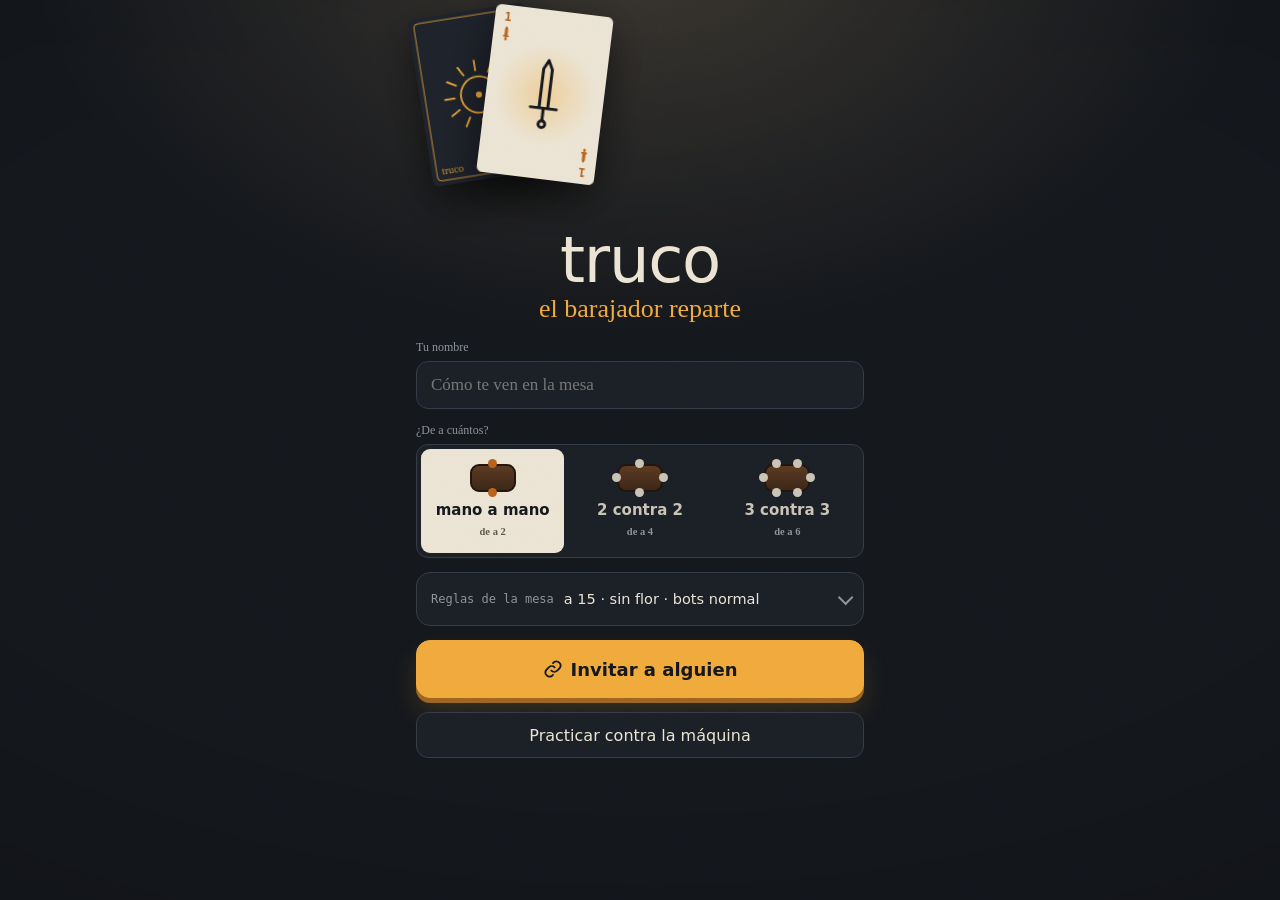
==== commit 36af9f77: "rediseño pulpería de noche: barra abajo, pulpería, liga, partidas, vos, paños Co-Authored-By: Claude" ====
--- a/index.html
+++ b/index.html
@@ -18,6 +18,7 @@
 <link rel="stylesheet" href="css/estilo.css">
 <link rel="stylesheet" href="css/mesa.css">
 <link rel="stylesheet" href="css/perfil.css">
+<link rel="stylesheet" href="css/pulperia.css">
 <script src="js/vendor/peerjs.min.js" defer></script>
 <script src="js/vendor/supabase.js" defer></script>
 <script type="module" src="js/app.js"></script>
@@ -26,48 +27,59 @@
 <div class="grano" aria-hidden="true"></div>
 
 <section id="inicio" class="pantalla inicio">
-  <div class="inicio-cartas" aria-hidden="true"><div class="ic ic1"></div><div class="ic ic2"></div></div>
-  <h1>truco</h1>
-  <p class="mano-sub">el barajador reparte</p>
+ <header id="cabecera" class="cabecera" hidden></header>
+
+ <div id="vista-jugar" class="vista" data-vista="jugar">
+  <div class="heroe">
+    <div class="inicio-cartas" aria-hidden="true"><div class="ic ic1"></div><div class="ic ic2"></div></div>
+    <h1>truco</h1>
+    <p class="mano-sub">el barajador reparte</p>
+  </div>
 
   <div id="bloque-cuenta" class="cuenta" hidden></div>
 
   <div id="bloque-crear" class="bloque">
-    <label class="campo"><span>Tu nombre</span><input id="in-nombre" type="text" maxlength="16" autocomplete="nickname" placeholder="Cómo te ven en la mesa"></label>
-    <div class="campo"><span>Jugadores</span>
-      <div class="segmentado tres" role="group" aria-label="Cantidad de jugadores">
-        <button type="button" data-jug="2" aria-pressed="true">de a 2 <small>mano a mano</small></button>
-        <button type="button" data-jug="4" aria-pressed="false">de a 4 <small>2 contra 2</small></button>
-        <button type="button" data-jug="6" aria-pressed="false">de a 6 <small>3 contra 3</small></button>
+    <label class="campo" id="campo-nombre"><span>Tu nombre</span><input id="in-nombre" type="text" maxlength="16" autocomplete="nickname" placeholder="Cómo te ven en la mesa"></label>
+    <div class="campo"><span>¿De a cuántos?</span>
+      <div class="segmentado tres modos-jug" role="group" aria-label="Cantidad de jugadores">
+        <button type="button" data-jug="2" aria-pressed="true"><i class="sillas s2" aria-hidden="true"><b></b><b></b></i>mano a mano <small>de a 2</small></button>
+        <button type="button" data-jug="4" aria-pressed="false"><i class="sillas s4" aria-hidden="true"><b></b><b></b><b></b><b></b></i>2 contra 2 <small>de a 4</small></button>
+        <button type="button" data-jug="6" aria-pressed="false"><i class="sillas s6" aria-hidden="true"><b></b><b></b><b></b><b></b><b></b><b></b></i>3 contra 3 <small>de a 6</small></button>
       </div>
     </div>
-    <div class="campo"><span>Partida</span>
-      <div class="segmentado" role="group" aria-label="Puntos de la partida">
-        <button type="button" data-meta="15" aria-pressed="true">a 15</button>
-        <button type="button" data-meta="30" aria-pressed="false">a 30 <small>malas y buenas</small></button>
+    <details class="ajustes" id="ajustes">
+      <summary><span class="aj-t">Reglas de la mesa</span><span class="aj-r" id="ajustes-resumen">a 15 · sin flor · bots normal</span></summary>
+      <div class="aj-cuerpo">
+        <div class="campo"><span>Partida</span>
+          <div class="segmentado" role="group" aria-label="Puntos de la partida">
+            <button type="button" data-meta="15" aria-pressed="true">a 15</button>
+            <button type="button" data-meta="30" aria-pressed="false">a 30 <small>malas y buenas</small></button>
+          </div>
+        </div>
+        <div class="campo"><span>Flor</span>
+          <div class="segmentado" role="group" aria-label="Jugar con flor">
+            <button type="button" data-flor="0" aria-pressed="true">sin flor</button>
+            <button type="button" data-flor="1" aria-pressed="false">con flor</button>
+          </div>
+        </div>
+        <div class="campo" id="campo-punta" hidden><span>Punta y hacha</span>
+          <div class="segmentado" role="group" aria-label="Jugar con punta y hacha">
+            <button type="button" data-punta="0" aria-pressed="true">sin punta y hacha</button>
+            <button type="button" data-punta="1" aria-pressed="false">con punta y hacha <small>a mitad de partida, duelos</small></button>
+          </div>
+        </div>
+        <div class="campo"><span>Bots</span>
+          <div class="segmentado tres" role="group" aria-label="Dificultad de los bots">
+            <button type="button" data-nivel="facil" aria-pressed="false">fácil</button>
+            <button type="button" data-nivel="normal" aria-pressed="true">normal</button>
+            <button type="button" data-nivel="dificil" aria-pressed="false">difícil <small>lee las señas</small></button>
+          </div>
+        </div>
       </div>
-    </div>
-    <div class="campo"><span>Flor</span>
-      <div class="segmentado" role="group" aria-label="Jugar con flor">
-        <button type="button" data-flor="0" aria-pressed="true">sin flor</button>
-        <button type="button" data-flor="1" aria-pressed="false">con flor</button>
-      </div>
-    </div>
-    <div class="campo" id="campo-punta" hidden><span>Punta y hacha</span>
-      <div class="segmentado" role="group" aria-label="Jugar con punta y hacha">
-        <button type="button" data-punta="0" aria-pressed="true">sin punta y hacha</button>
-        <button type="button" data-punta="1" aria-pressed="false">con punta y hacha <small>a mitad de partida, duelos</small></button>
-      </div>
-    </div>
-    <div class="campo"><span>Bots</span>
-      <div class="segmentado tres" role="group" aria-label="Dificultad de los bots">
-        <button type="button" data-nivel="facil" aria-pressed="false">fácil</button>
-        <button type="button" data-nivel="normal" aria-pressed="true">normal</button>
-        <button type="button" data-nivel="dificil" aria-pressed="false">difícil <small>lee las señas</small></button>
-      </div>
-    </div>
-    <button id="btn-crear" class="b fuerte ancho">Invitar a alguien</button>
-    <button id="btn-practica" class="b ancho">Practicar contra la máquina</button>
+    </details>
+    <button id="btn-crear" class="b fuerte ancho grande"><svg viewBox="0 0 24 24" width="20" height="20" aria-hidden="true"><path d="M10 14a5 5 0 0 0 7 0l3-3a5 5 0 0 0-7-7l-1 1M14 10a5 5 0 0 0-7 0l-3 3a5 5 0 0 0 7 7l1-1" fill="none" stroke="currentColor" stroke-width="2.2" stroke-linecap="round"/></svg><span>Invitar a alguien</span></button>
+    <button id="btn-practica" class="b ancho"><span>Practicar contra la máquina</span></button>
+    <div id="bloque-conectados"></div>
   </div>
 
   <div id="bloque-espera" class="bloque" hidden>
@@ -103,12 +115,27 @@
     <button id="btn-entrar" class="b fuerte ancho">Sentarme a la mesa</button>
     <p id="txt-invitado" class="espera"></p>
   </div>
+ </div>
+
+ <div id="vista-pulperia" class="vista ancha" data-vista="pulperia" hidden></div>
+ <div id="vista-liga" class="vista" data-vista="liga" hidden></div>
+ <div id="vista-partidas" class="vista" data-vista="partidas" hidden></div>
+ <div id="vista-vos" class="vista" data-vista="vos" hidden></div>
+
+ <nav id="pestanas" class="pestanas" aria-label="Secciones" hidden>
+  <button type="button" data-ir="jugar" aria-current="page"><svg viewBox="0 0 24 24" aria-hidden="true"><rect x="3.5" y="5" width="9" height="13" rx="1.8" transform="rotate(-10 8 11.5)"/><rect x="11" y="5" width="9" height="13" rx="1.8" transform="rotate(10 15.5 11.5)"/></svg><span>Jugar</span></button>
+  <button type="button" data-ir="pulperia"><svg viewBox="0 0 24 24" aria-hidden="true"><path d="M3 9l2-5h14l2 5"/><path d="M3 9c0 1.7 1.3 3 3 3s3-1.3 3-3c0 1.7 1.3 3 3 3s3-1.3 3-3c0 1.7 1.3 3 3 3s3-1.3 3-3"/><path d="M5 12v8h14v-8M10 20v-5h4v5"/></svg><span>Pulpería</span><i class="globo" hidden></i></button>
+  <button type="button" data-ir="liga"><svg viewBox="0 0 24 24" aria-hidden="true"><path d="M12 3l7 3v5c0 5-3 8-7 10-4-2-7-5-7-10V6z"/><path d="M12 8l1.5 3 3 .4-2.2 2.1.5 3-2.8-1.5-2.8 1.5.5-3-2.2-2.1 3-.4z"/></svg><span>Liga</span></button>
+  <button type="button" data-ir="partidas"><svg viewBox="0 0 24 24" aria-hidden="true"><path d="M6 3h10l3 3v15H6z"/><path d="M9 9h7M9 13h7M9 17h4"/></svg><span>Partidas</span></button>
+  <button type="button" data-ir="vos"><span class="tab-cara" aria-hidden="true"><svg viewBox="0 0 24 24"><circle cx="12" cy="9" r="4.5"/><path d="M4 21c1-4.5 4.5-6.5 8-6.5s7 2 8 6.5"/></svg></span><span>Vos</span></button>
+ </nav>
 </section>
 
 <section id="juego" class="pantalla juego" hidden>
   <header class="barra">
     <div class="rival">
       <span class="punto-red" id="punto-red" title="conexión"></span>
+      <span id="cara-rival" class="cara-rival" aria-hidden="true"></span>
       <span id="nombre-rival" class="nombre"></span>
       <span id="chip-rival" class="chip" hidden>mano</span>
       <span id="cara-a-cara" class="cara-a-cara" hidden></span>
--- a/css/pulperia.css
+++ b/css/pulperia.css
@@ -0,0 +1,367 @@
+/* Rediseño 2026-11-12 «pulpería de noche»: la misma paleta (noche, papel, una luz ámbar) con capa de juego.
+   Cabecera con tu cara y tu gloria, barra de abajo, estantes de madera con etiquetas de papel, fichas, tickets. */
+
+:root { --madera: #3b2617; --madera-o: #21150d; --madera-c: #5a3a22; --ok: #6fbf73; --mal: #e8866f; --oro: #e8c35a; }
+
+/* ---------- el armazón: cabecera, pantallas, barra de abajo ---------- */
+.inicio { display: block; padding: 0; scroll-behavior: smooth; }
+.inicio.con-pestanas { padding-bottom: calc(84px + env(safe-area-inset-bottom)); }
+.inicio > .vista { max-width: 480px; margin: 0 auto; padding: max(24px, env(safe-area-inset-top)) 16px 28px; display: flex; flex-direction: column; gap: 16px; }
+.inicio.con-pestanas > .vista { padding-top: 16px; }
+.inicio > .vista.ancha { max-width: 900px; }
+.vista .bloque, .vista .cuenta { max-width: none; margin: 0; width: 100%; }
+.vista .cuenta:empty { display: none; }
+
+.inicio > .cabecera { position: sticky; top: 0; z-index: 20; display: flex; align-items: center; gap: 10px; padding: max(10px, env(safe-area-inset-top)) 16px 10px;
+  background: rgba(17,19,24,.9); -webkit-backdrop-filter: blur(10px); backdrop-filter: blur(10px); border-bottom: 1px solid rgba(53,59,70,.7); }
+.cab-marca { flex: 1; font-weight: 600; font-size: 24px; letter-spacing: -.02em; }
+.cab-yo { flex: 1; min-width: 0; display: flex; align-items: center; gap: 10px; background: none; border: 0; padding: 0; text-align: left; }
+.cab-nombre { min-width: 0; display: flex; flex-direction: column; font-size: 17px; font-weight: 700; line-height: 1.15; }
+.cab-nombre .u-n { white-space: nowrap; overflow: hidden; text-overflow: ellipsis; }
+.cab-nombre .titulo-n { font-size: 15px; max-width: 46vw; }
+.cab-chips { display: flex; align-items: center; gap: 6px; flex: none; }
+.chip-gloria { display: inline-flex; align-items: center; gap: 6px; min-height: 36px; padding: 4px 12px 4px 9px; border-radius: 99px; color: var(--ambar);
+  background: rgba(240,169,59,.12); border: 1px solid rgba(240,169,59,.5); font: 700 16px Bricolage, sans-serif; white-space: nowrap; }
+.chip-gloria b { color: var(--papel); font-size: 17px; }
+.chip-liga { min-height: 30px; padding: 3px 10px; border-radius: 99px; font: 600 12px Plex, monospace; background: transparent; border: 1px solid currentColor; white-space: nowrap; }
+.chip-liga.bronce { color: #e0a477; } .chip-liga.plata { color: #d6dde5; } .chip-liga.oro { color: var(--oro); }
+
+.inicio > .pestanas { position: fixed; left: 0; right: 0; bottom: 0; z-index: 25; display: grid; grid-template-columns: repeat(5, 1fr);
+  padding: 6px 4px calc(6px + env(safe-area-inset-bottom)); background: rgba(14,16,20,.97); border-top: 1px solid var(--linea); }
+.inicio:has(#bloque-invitado:not([hidden])) > .pestanas { display: none; }
+.pestanas button { position: relative; display: flex; flex-direction: column; align-items: center; gap: 3px; min-height: 54px; padding: 6px 2px 2px; border: 0; background: none;
+  color: var(--gris); font: 500 11px Plex, monospace; border-radius: 12px; transition: color .2s; }
+.pestanas button > svg { width: 25px; height: 25px; fill: none; stroke: currentColor; stroke-width: 1.8; stroke-linecap: round; stroke-linejoin: round; transition: transform .2s; }
+.pestanas button[aria-current] { color: var(--ambar); }
+.pestanas button[aria-current] > svg { transform: translateY(-2px); }
+.pestanas button[aria-current]::before { content: ""; position: absolute; top: -7px; left: 30%; right: 30%; height: 3px; border-radius: 0 0 3px 3px; background: var(--ambar); box-shadow: 0 0 12px rgba(240,169,59,.7); }
+.pestanas .tab-cara { width: 25px; height: 25px; display: grid; place-items: center; }
+.pestanas .tab-cara > svg { width: 25px; height: 25px; fill: none; stroke: currentColor; stroke-width: 1.8; }
+.pestanas .tab-cara .avatar { border-width: 1.5px; }
+.pestanas button[aria-current] .tab-cara .avatar { border-color: var(--ambar); }
+.pestanas .globo { position: absolute; top: 2px; left: calc(50% + 6px); min-width: 18px; height: 18px; padding: 0 5px; border-radius: 99px; background: var(--ambar); color: var(--tinta);
+  font: 700 11px/18px Bricolage, sans-serif; font-style: normal; text-align: center; box-shadow: 0 0 0 2px #0e1014; animation: late 1.6s ease-in-out infinite; }
+@media (min-width: 760px) {
+  .inicio > .pestanas { left: 50%; right: auto; transform: translateX(-50%); width: 540px; bottom: 14px; border: 1px solid var(--linea); border-radius: 20px; padding-bottom: 6px; box-shadow: 0 18px 40px rgba(0,0,0,.55); }
+  .pestanas button[aria-current]::before { top: -6px; }
+}
+
+/* ---------- la cara en un círculo ---------- */
+.avatar { display: block; width: var(--av); height: var(--av); flex: none; border-radius: 50%; overflow: hidden; border: 2px solid var(--linea);
+  background: radial-gradient(circle at 50% 38%, #3d3528, #1b1f26 72%); }
+.avatar svg { display: block; width: 100%; height: auto; margin-top: -12%; }
+.avatar.marco { border: 3px solid var(--oro); box-shadow: 0 0 0 2px var(--noche), 0 0 16px rgba(232,195,90,.55); }
+.avatar.vacio { background: var(--superficie); }
+
+/* ---------- Jugar ---------- */
+.heroe { display: flex; flex-direction: column; align-items: center; text-align: center; }
+.heroe .mano-sub { margin-bottom: 0; }
+.con-cuenta .heroe .inicio-cartas { height: 128px; width: 180px; }
+.con-cuenta .heroe .ic { width: 88px; }
+.con-cuenta .heroe .ic1 { left: 18px; } .con-cuenta .heroe .ic2 { left: 74px; }
+.con-cuenta .heroe h1 { font-size: 48px; }
+.con-cuenta .heroe .mano-sub { font-size: 22px; }
+
+.modos-jug button { min-height: 104px; display: flex; flex-direction: column; align-items: center; justify-content: center; gap: 6px; font-weight: 600; font-size: 15px; }
+.sillas { position: relative; display: block; width: 46px; height: 28px; margin-bottom: 4px; border-radius: 9px; background: linear-gradient(var(--madera-c), var(--madera)); border: 2px solid var(--madera-o); }
+.sillas b { position: absolute; width: 9px; height: 9px; border-radius: 50%; background: var(--texto-suave); }
+.segmentado button[aria-pressed=true] .sillas b { background: var(--ambar-p); }
+.s2 b:nth-child(1), .s4 b:nth-child(1) { left: 50%; top: -7px; margin-left: -4.5px; }
+.s2 b:nth-child(2), .s4 b:nth-child(2) { left: 50%; bottom: -7px; margin-left: -4.5px; }
+.s4 b:nth-child(3), .s6 b:nth-child(5) { left: -7px; top: 50%; margin-top: -4.5px; }
+.s4 b:nth-child(4), .s6 b:nth-child(6) { right: -7px; top: 50%; margin-top: -4.5px; }
+.s6 b:nth-child(1) { left: 25%; top: -7px; margin-left: -4.5px; } .s6 b:nth-child(2) { left: 75%; top: -7px; margin-left: -4.5px; }
+.s6 b:nth-child(3) { left: 25%; bottom: -7px; margin-left: -4.5px; } .s6 b:nth-child(4) { left: 75%; bottom: -7px; margin-left: -4.5px; }
+
+.ajustes { background: var(--superficie); border: 1px solid var(--linea); border-radius: 14px; }
+.ajustes summary { list-style: none; display: flex; align-items: center; gap: 10px; padding: 12px 14px; min-height: 52px; cursor: pointer; border-radius: 14px; }
+.ajustes summary::-webkit-details-marker { display: none; }
+.ajustes summary::after { content: ""; width: 9px; height: 9px; margin-left: auto; flex: none; border-right: 2px solid var(--gris); border-bottom: 2px solid var(--gris); transform: rotate(45deg) translateY(-3px); transition: transform .2s; }
+.ajustes[open] summary::after { transform: rotate(-135deg) translateY(-2px); }
+.aj-t { font: 12px Plex, monospace; color: var(--gris); flex: none; }
+.aj-r { font-size: 14.5px; color: var(--papel); min-width: 0; overflow: hidden; text-overflow: ellipsis; white-space: nowrap; }
+.aj-cuerpo { display: flex; flex-direction: column; gap: 12px; padding: 2px 12px 14px; }
+
+.b { display: inline-flex; align-items: center; justify-content: center; gap: 8px; }
+.b.fuerte { box-shadow: inset 0 -3px 0 rgba(0,0,0,.18); }
+.b.grande { min-height: 58px; font-size: 18px; font-weight: 700; border-radius: 14px; box-shadow: 0 5px 0 #9c6420, 0 14px 26px rgba(240,169,59,.16); transition: transform .1s, box-shadow .1s; }
+.b.grande:active { transform: translateY(3px); box-shadow: 0 2px 0 #9c6420, 0 8px 16px rgba(240,169,59,.14); }
+.b.chico-e { min-height: 36px; padding: 5px 13px; border-radius: 99px; font-size: 14px; font-weight: 600; color: var(--ambar); background: rgba(240,169,59,.08); border: 1px solid rgba(240,169,59,.5); }
+.b.chico-e.fuerte { background: var(--ambar); color: var(--tinta); }
+.b.chico-e:disabled { opacity: .45; }
+.b:disabled { cursor: default; }
+
+.aviso-pul { width: 100%; display: flex; align-items: center; gap: 12px; padding: 10px 14px 10px 10px; text-align: left; color: var(--papel); border-radius: 16px;
+  background: linear-gradient(135deg, #2a2117, #1b1f26 70%); border: 1px solid rgba(240,169,59,.32); }
+.aviso-pul.brilla { animation: late 1.8s ease-in-out infinite; border-color: var(--ambar); }
+.ap-ilus { width: 60px; height: 60px; flex: none; display: grid; place-items: center; border-radius: 12px; background: radial-gradient(circle, rgba(240,169,59,.25), transparent 70%); }
+.ap-ilus.apagado .ilus { filter: grayscale(.7) brightness(.6); }
+.ap-txt { flex: 1; min-width: 0; display: flex; flex-direction: column; gap: 1px; }
+.ap-txt b { font-size: 16px; } .ap-txt small { font: 12px Plex, monospace; color: var(--gris); }
+.ap-ir { font-size: 28px; color: var(--ambar); line-height: 1; }
+@keyframes late { 50% { box-shadow: 0 0 0 1px var(--ambar), 0 0 22px rgba(240,169,59,.4); } }
+
+.barra-g { display: block; height: 8px; border-radius: 99px; background: #2a2f39; overflow: hidden; margin-top: 6px; }
+.barra-g i { display: block; height: 100%; min-width: 4px; border-radius: inherit; background: linear-gradient(90deg, #b8621b, #f0a93b, #ffd27a); transition: width .6s cubic-bezier(.2,.8,.2,1); }
+.barra-g.metal-plata i { background: linear-gradient(90deg, #7d8794, #e3e8ee); }
+.barra-g.metal-oro i { background: linear-gradient(90deg, #a87a1f, #f4d77a); }
+.barra-g.metal-bronce i { background: linear-gradient(90deg, #8a4f26, #e0a477); }
+
+.tit-sec { display: flex; align-items: center; gap: 8px; font: 600 16px Bricolage, sans-serif; margin: 4px 0 10px; }
+.tit-sec small { font: 12px Plex, monospace; color: var(--gris); }
+.tit-sec .b { margin-left: auto; }
+.tit-vista { font-size: 32px; font-weight: 800; letter-spacing: -.025em; line-height: 1; }
+.cargando { font: 12px Plex, monospace; color: var(--gris); text-align: center; padding: 18px 0; }
+.vacio { font-size: 14.5px; color: var(--gris); line-height: 1.45; }
+.nota-eq { font: 12px/1.5 Plex, monospace; color: var(--gris); }
+
+section.conectados { background: var(--superficie); border: 1px solid var(--linea); border-radius: 16px; padding: 12px 14px 6px; margin-top: 6px; }
+section.conectados ul { list-style: none; padding: 0; max-height: none; }
+section.conectados li { display: flex; align-items: center; gap: 10px; min-height: 54px; border-top: 1px solid var(--linea); padding: 6px 0; }
+section.conectados li:first-child { border-top: 0; }
+section.conectados .u { flex: 1; min-width: 0; display: flex; flex-direction: column; overflow: hidden; }
+section.conectados .est { font: 11px Plex, monospace; }
+.est.libre { color: var(--ok); } .est.ocupado { color: var(--ambar); }
+section.conectados .vacio { min-height: 0; padding: 4px 0 10px; }
+
+.entrar-t { display: flex; flex-direction: column; align-items: center; gap: 12px; text-align: center; padding: 22px 18px; border-radius: 18px; background: var(--superficie); border: 1px solid var(--linea); }
+.entrar-t p { color: var(--texto-suave); line-height: 1.45; max-width: 34ch; }
+.entrar-t .b { width: 100%; }
+.entrar-caras { display: flex; justify-content: center; }
+.entrar-caras svg { width: 64px; height: auto; margin: 0 -8px; }
+.entrar-caras svg:nth-child(2) { transform: translateY(-8px); }
+
+/* ---------- la pulpería ---------- */
+.pul-cab { position: relative; display: flex; align-items: flex-end; justify-content: space-between; gap: 12px; padding: 42px 16px 16px; border-radius: 18px; overflow: hidden;
+  background: radial-gradient(ellipse 70% 80% at 30% 100%, rgba(240,169,59,.18), transparent 70%), linear-gradient(180deg, #2a1b11, #18120d); border: 1px solid var(--madera); }
+.toldo { position: absolute; left: 0; right: 0; top: 0; height: 30px; opacity: .92;
+  background: repeating-linear-gradient(90deg, var(--ambar) 0 26px, var(--papel) 26px 52px);
+  -webkit-mask: linear-gradient(#000 0 0) top / 100% 17px no-repeat, radial-gradient(circle 13px at 13px 4px, #000 98%, transparent 100%) 0 13px / 26px 17px repeat-x;
+  mask: linear-gradient(#000 0 0) top / 100% 17px no-repeat, radial-gradient(circle 13px at 13px 4px, #000 98%, transparent 100%) 0 13px / 26px 17px repeat-x; }
+.pul-tit h2 { font-size: 30px; font-weight: 800; letter-spacing: -.025em; line-height: 1.05; }
+.pul-tit p { color: var(--texto-suave); font-size: 14px; line-height: 1.4; margin-top: 4px; max-width: 32ch; }
+.saldo { display: flex; flex-direction: column; align-items: center; flex: none; gap: 2px; color: var(--ambar); padding: 8px 14px 6px; border-radius: 14px; background: rgba(0,0,0,.32); border: 1px solid rgba(240,169,59,.42); }
+.saldo b { font-size: 34px; font-weight: 800; line-height: 1; color: var(--papel); }
+.saldo small { font: 11px Plex, monospace; color: var(--texto-suave); }
+.pul-prog { display: flex; flex-wrap: wrap; justify-content: space-between; align-items: baseline; gap: 2px 10px; font-size: 14.5px; color: var(--texto-suave); }
+.pul-prog b { color: var(--papel); }
+.pul-prog .faltan { font: 12px Plex, monospace; color: var(--ambar); }
+.pul-prog .barra-g { flex-basis: 100%; height: 10px; }
+.pul-prog .tienes { font: 11px Plex, monospace; color: var(--gris); }
+
+.filtros { display: flex; gap: 8px; overflow-x: auto; scrollbar-width: none; margin: 0 -16px; padding: 2px 16px; }
+.filtros::-webkit-scrollbar { display: none; }
+.filtros button { position: relative; flex: none; min-height: 38px; padding: 7px 14px; border-radius: 99px; border: 1px solid var(--linea); background: var(--superficie); color: var(--texto-suave); font-size: 14px; white-space: nowrap; }
+.filtros button[aria-pressed=true] { background: var(--papel); color: var(--tinta); border-color: var(--papel); font-weight: 600; }
+.filtros button i { display: inline-grid; place-items: center; min-width: 18px; height: 18px; margin-left: 6px; padding: 0 4px; border-radius: 99px; background: var(--ambar); color: var(--tinta); font: 700 11px Bricolage, sans-serif; font-style: normal; }
+.filtros.chicos button { min-height: 34px; padding: 5px 12px; font-size: 13.5px; }
+
+.estante { list-style: none; padding: 0 4px 10px; display: grid; grid-template-columns: repeat(auto-fill, minmax(148px, 1fr)); gap: 30px 14px; }
+.estante li { position: relative; }
+.estante li::after { content: ""; position: absolute; left: -9px; right: -9px; bottom: -15px; height: 12px; z-index: 0; border-radius: 2px;
+  background: linear-gradient(180deg, var(--madera-c), var(--madera) 55%, var(--madera-o)); box-shadow: 0 10px 14px rgba(0,0,0,.55); }
+.prod { position: relative; z-index: 1; width: 100%; min-height: 184px; display: flex; flex-direction: column; align-items: center; gap: 6px; padding: 12px 8px 12px;
+  color: var(--papel); background: linear-gradient(180deg, #232832, #181b22); border: 1px solid var(--linea); border-radius: 14px 14px 6px 6px; transition: transform .15s, box-shadow .2s; }
+.prod:hover { transform: translateY(-3px); }
+.prod:active { transform: translateY(0) scale(.98); }
+.prod-luz { width: 86px; height: 86px; display: grid; place-items: center; border-radius: 50%; background: radial-gradient(circle, rgba(240,169,59,.24), transparent 68%); }
+.prod-n { flex: 1; display: flex; align-items: center; justify-content: center; text-align: center; font-size: 14px; font-weight: 600; line-height: 1.15; min-height: 2.3em; }
+.etiqueta { position: relative; display: inline-flex; align-items: center; gap: 4px; padding: 1px 10px 0 15px; min-height: 26px; border-radius: 4px; transform: rotate(-3deg);
+  background: var(--papel); color: var(--tinta); font: 700 18px Caveat, cursive; box-shadow: 0 3px 6px rgba(0,0,0,.45); }
+.etiqueta::before { content: ""; position: absolute; left: 5px; top: 50%; width: 5px; height: 5px; margin-top: -2.5px; border-radius: 50%; background: #181b22; }
+.etiqueta .sol-i { color: var(--ambar-p); }
+.prod.bloqueado .ilus { filter: grayscale(1) brightness(.42); }
+.prod.bloqueado .prod-luz { background: radial-gradient(circle, rgba(255,255,255,.05), transparent 68%); }
+.prod.bloqueado .prod-n { color: var(--gris); }
+.prod.bloqueado .etiqueta { background: #3a3f4a; color: var(--texto-suave); font: 600 13px Plex, monospace; }
+.prod.canjear { border-color: var(--ambar); animation: late 1.8s ease-in-out infinite; }
+.prod.canjear .etiqueta { background: var(--ambar); }
+.prod.tuyo .etiqueta { background: #d8ecce; color: #1f4d24; }
+.prod.puesto { border-color: rgba(111,191,115,.65); }
+.prod.puesto .etiqueta { background: var(--ok); color: var(--tinta); }
+.como { display: flex; gap: 8px; align-items: flex-start; font: 12px/1.5 Plex, monospace; color: var(--gris); }
+.como .sol-i { color: var(--ambar); flex: none; margin-top: 2px; }
+
+.ilus { width: var(--px); height: var(--px); display: grid; place-items: center; }
+.ilus.de-cara svg { width: 100%; height: 100%; overflow: visible; }
+.mini-carta { display: block; width: calc(var(--px) * .6); aspect-ratio: 600 / 860; transform: rotate(-7deg); filter: drop-shadow(0 6px 8px rgba(0,0,0,.5)); }
+.mini-carta svg { display: block; width: 100%; height: 100%; }
+.muestra-pano { display: block; width: calc(var(--px) * .92); height: calc(var(--px) * .64); border-radius: 10px; box-shadow: inset 0 0 0 3px var(--madera-o), inset 0 0 18px rgba(0,0,0,.5), 0 6px 10px rgba(0,0,0,.5); }
+
+/* paños (la pulpería, la mesa de 2 y el tablero de 4 y 6) */
+.pano-madera { background: radial-gradient(ellipse 58% 42% at 50% 42%, rgba(255,196,120,.3), rgba(255,196,120,.06) 62%, transparent 82%),
+  repeating-linear-gradient(91deg, rgba(0,0,0,.13) 0 1px, transparent 1px 6px, rgba(255,226,180,.035) 6px 7px, transparent 7px 17px), linear-gradient(180deg, #2a1b11 0%, #3b2617 55%, #2f1e12 100%); }
+.pano-verde { background: radial-gradient(ellipse 60% 48% at 50% 44%, rgba(255,230,170,.2), transparent 76%), repeating-radial-gradient(circle at 30% 30%, rgba(0,0,0,.06) 0 1px, transparent 1px 3px), linear-gradient(180deg, #17462d, #1f5a3a 55%, #184a2f); }
+.pano-rojo { background: radial-gradient(ellipse 60% 48% at 50% 44%, rgba(255,214,170,.2), transparent 76%), repeating-radial-gradient(circle at 70% 30%, rgba(0,0,0,.07) 0 1px, transparent 1px 3px), linear-gradient(180deg, #4f161b, #6b1f24 55%, #561a1f); }
+.pano-azul { background: radial-gradient(ellipse 60% 48% at 50% 44%, rgba(200,220,255,.16), transparent 76%), repeating-radial-gradient(circle at 50% 50%, rgba(0,0,0,.07) 0 1px, transparent 1px 3px), linear-gradient(180deg, #14243f, #1b2f52 55%, #162843); }
+.pano-marmol { background: linear-gradient(115deg, transparent 38%, rgba(255,255,255,.13) 39%, transparent 41%), linear-gradient(32deg, transparent 58%, rgba(255,255,255,.1) 59%, transparent 60.5%),
+  linear-gradient(160deg, transparent 18%, rgba(255,255,255,.08) 19%, transparent 20.5%), linear-gradient(75deg, transparent 70%, rgba(255,255,255,.06) 71%, transparent 73%), radial-gradient(ellipse at 40% 40%, #30333b, #16181c); }
+.tablero.pano-verde, .tablero.pano-rojo, .tablero.pano-azul, .tablero.pano-marmol { background-size: auto; }
+
+/* la mesa del 1 contra 1 */
+.pano1 { position: absolute; z-index: 1; pointer-events: none; border-radius: 28px; transition: top .4s, height .4s;
+  box-shadow: inset 0 0 0 7px var(--madera-o), inset 0 0 0 9px rgba(240,169,59,.18), inset 0 0 70px rgba(0,0,0,.6), 0 30px 50px rgba(0,0,0,.5); }
+.cara-rival { display: block; width: 36px; height: 36px; flex: none; border-radius: 50%; overflow: hidden; border: 2px solid var(--linea); background: radial-gradient(circle at 50% 38%, #3d3528, #1b1f26 72%); }
+.cara-rival svg { display: block; width: 100%; height: auto; margin-top: -12%; }
+.cara-rival.marco { border-color: var(--oro); }
+
+/* ---------- la ficha de un producto ---------- */
+@media (max-width: 560px) {
+  .capa[data-tipo=ficha] { place-items: end center; padding: 0; }
+  .capa[data-tipo=ficha] .hoja { width: 100%; border-radius: 20px 20px 0 0; max-height: 92dvh; padding-bottom: calc(18px + env(safe-area-inset-bottom)); animation: sube-hoja .35s cubic-bezier(.2,.9,.2,1); }
+}
+@keyframes sube-hoja { from { transform: translateY(100%); } }
+.hoja.ficha { display: flex; flex-direction: column; gap: 4px; }
+.f-vitrina { position: relative; display: grid; place-items: center; height: 190px; margin: -22px -20px 12px; border-radius: 10px 10px 0 0; overflow: hidden;
+  background: radial-gradient(circle at 50% 55%, rgba(240,169,59,.36), transparent 62%), linear-gradient(180deg, #232832, #15171c); }
+@media (max-width: 560px) { .f-vitrina { border-radius: 20px 20px 0 0; } }
+.ficha.bloqueado .f-vitrina .ilus { filter: grayscale(1) brightness(.45); }
+.f-cat { display: flex; align-items: center; gap: 5px; font: 12px Plex, monospace; color: #6c6759; }
+.f-cat .sol-i { color: var(--ambar-p); }
+.hoja.ficha h2 { font-size: 30px; font-weight: 800; letter-spacing: -.02em; }
+.f-que { font-size: 15.5px; line-height: 1.45; margin-bottom: 8px !important; }
+.f-nota { font: 12px/1.45 Plex, monospace; color: #6c6759; text-align: center; margin: 4px 0 0 !important; }
+.f-ok { color: #2f7d3a; font-weight: 600; }
+.f-falta p { font-size: 14.5px; margin-top: 8px; }
+.f-falta .barra-g { background: #ddd4c0; height: 10px; }
+.f-t { font: 12px Plex, monospace; color: #6c6759; margin: 10px 0 6px !important; }
+.hoja .b.fuerte { background: var(--ambar); color: var(--tinta); border-color: var(--ambar-p); }
+.hoja .b.grande { box-shadow: 0 4px 0 #9c6420; }
+.hoja .b:disabled { opacity: .55; background: #cfc6b2; color: #5b5649; border-color: #cfc6b2; }
+.sello { position: absolute; left: 50%; top: 50%; padding: 2px 14px; border: 4px solid #c4553e; border-radius: 8px; color: #e0644c; font: 800 24px Bricolage, sans-serif;
+  text-transform: uppercase; letter-spacing: .08em; opacity: 0; transform: translate(-50%, -50%) rotate(-14deg) scale(2.4); pointer-events: none; background: rgba(20,23,28,.4); }
+.ficha.recien .sello { animation: sellar .5s cubic-bezier(.2,1.5,.4,1) .15s forwards; }
+@keyframes sellar { to { opacity: .95; transform: translate(-50%, -50%) rotate(-14deg) scale(1); } }
+.chispa { position: absolute; left: 50%; top: 50%; color: var(--ambar); pointer-events: none; animation: chispa 1.1s ease-out forwards; }
+@keyframes chispa { from { transform: translate(-50%, -50%) scale(.3); opacity: 1; } to { transform: translate(calc(-50% + var(--dx)), calc(-50% + var(--dy))) scale(1.1) rotate(120deg); opacity: 0; } }
+
+.elegir-caras { display: grid; grid-template-columns: repeat(3, 1fr); gap: 8px; }
+.elegir-caras button { padding: 6px 4px 0; border-radius: 14px; border: 3px solid transparent; background: radial-gradient(circle at 50% 40%, #3d3528, #1b1f26 75%); }
+.elegir-caras button[aria-pressed=true] { border-color: var(--ambar); box-shadow: 0 0 0 2px var(--tinta); }
+.elegir-caras svg { width: 100%; height: auto; display: block; }
+.muestras { display: flex; flex-wrap: wrap; gap: 10px; }
+.muestras button, .muestras label { position: relative; width: 40px; height: 40px; border-radius: 50%; background: var(--c); border: 3px solid rgba(255,255,255,.65); cursor: pointer; }
+.muestras input { position: absolute; opacity: 0; pointer-events: none; }
+.muestras button[aria-pressed=true], .muestras label:has(input:checked) { outline: 3px solid var(--tinta); outline-offset: 2px; }
+.muestras .ninguno { background: repeating-linear-gradient(45deg, #ddd4c0 0 5px, #fff 5px 10px); }
+.titulos { display: flex; flex-direction: column; gap: 6px; }
+.titulos button { text-align: left; padding: 10px 12px; min-height: 44px; border-radius: 10px; border: 1px solid #c9c0ab; background: transparent; font-size: 15px; color: var(--tinta); }
+.titulos button[aria-pressed=true] { background: var(--tinta); color: var(--papel); border-color: var(--tinta); }
+.letras { display: flex; flex-wrap: wrap; gap: 6px; }
+.letras label { position: relative; padding: 8px 12px; border-radius: 99px; border: 1px solid #c9c0ab; font-size: 16px; cursor: pointer; }
+.letras input { position: absolute; opacity: 0; pointer-events: none; }
+.letras label:has(input:checked) { background: var(--tinta); color: var(--papel); border-color: var(--tinta); }
+.f-form { display: flex; flex-direction: column; gap: 6px; }
+.muestra-n { background: var(--noche); color: var(--papel); border-radius: 10px; padding: 12px 14px; font-size: 20px; font-weight: 600; display: flex; flex-direction: column; }
+.hoja input[type=text] { background: #f6f1e5; color: var(--tinta); border-color: #c9c0ab; }
+
+/* ---------- Partidas ---------- */
+.cifras4 { display: grid; grid-template-columns: repeat(4, 1fr); gap: 8px; }
+.cifras4 > div { padding: 10px 4px 8px; text-align: center; border-radius: 14px; background: var(--superficie); border: 1px solid var(--linea); }
+.cifras4 b { display: block; font-size: 26px; font-weight: 800; line-height: 1.1; }
+.cifras4 span { font: 10.5px Plex, monospace; color: var(--gris); }
+.cifras4 .g b { color: #8fd28f; } .cifras4 .p b { color: var(--mal); }
+.racha { align-self: center; padding: 6px 14px; border-radius: 99px; font-size: 14px; font-weight: 600; }
+.racha.gana { background: rgba(111,191,115,.15); color: #9fdc9f; border: 1px solid rgba(111,191,115,.45); }
+.racha.pierde { background: rgba(240,169,59,.1); color: var(--ambar); border: 1px solid rgba(240,169,59,.4); }
+.caa { list-style: none; padding: 0; display: flex; flex-direction: column; gap: 8px; }
+.caa li { display: grid; grid-template-columns: minmax(70px, 1fr) 2fr auto; align-items: center; gap: 10px; min-height: 32px; }
+.caa-n { font-size: 15px; font-weight: 600; overflow: hidden; text-overflow: ellipsis; white-space: nowrap; }
+.caa-barra { height: 10px; border-radius: 99px; background: rgba(232,134,111,.55); overflow: hidden; }
+.caa-barra i { display: block; height: 100%; background: var(--ok); }
+.caa-r { font: 600 13px Plex, monospace; color: var(--texto-suave); }
+.caa-r.gana { color: #8fd28f; } .caa-r.pierde { color: var(--mal); }
+.tickets { list-style: none; padding: 0; display: flex; flex-direction: column; gap: 10px; margin-top: 12px; }
+.ticket { position: relative; display: flex; align-items: center; gap: 12px; padding: 11px 16px 11px 14px; border-radius: 10px; background: var(--papel); color: var(--tinta); box-shadow: 0 6px 14px rgba(0,0,0,.35); }
+.ticket::before, .ticket::after { content: ""; position: absolute; top: 50%; width: 14px; height: 14px; margin-top: -7px; border-radius: 50%; background: var(--noche); }
+.ticket::before { left: -7px; } .ticket::after { right: -7px; }
+.t-sello { flex: none; width: 38px; height: 38px; display: grid; place-items: center; border-radius: 50%; border: 2.5px solid; font: 800 18px Bricolage, sans-serif; transform: rotate(-12deg); }
+.ticket.gana .t-sello { color: #2f7d3a; } .ticket.pierde .t-sello { color: #b5452f; }
+.t-medio { flex: 1; min-width: 0; display: flex; flex-direction: column; border-left: 1.5px dashed #c9c0ab; padding-left: 12px; }
+.t-medio b { font-size: 15px; overflow: hidden; text-overflow: ellipsis; white-space: nowrap; }
+.t-medio small { font: 11px Plex, monospace; color: #6c6759; }
+.t-fin { display: flex; flex-direction: column; align-items: flex-end; gap: 1px; flex: none; }
+.t-fin b { font: 700 24px/1 Caveat, cursive; }
+.t-gloria { display: inline-flex; align-items: center; gap: 3px; font: 600 12px Plex, monospace; color: var(--ambar-p); }
+.t-liga { font: 11px Plex, monospace; color: #6c6759; }
+.vacio-g { display: flex; flex-direction: column; align-items: center; gap: 14px; text-align: center; padding: 22px 8px; color: var(--texto-suave); line-height: 1.45; }
+.vacio-cartas { display: flex; }
+.vacio-cartas svg { width: 58px; height: auto; transform: rotate(-10deg); filter: drop-shadow(0 8px 10px rgba(0,0,0,.5)); }
+.vacio-cartas svg + svg { margin-left: -22px; transform: rotate(8deg) translateY(4px); }
+
+/* ---------- Vos ---------- */
+.vos-heroe { display: flex; flex-direction: column; align-items: center; gap: 10px; padding: 26px 16px 18px; text-align: center; border-radius: 20px;
+  background: radial-gradient(ellipse 80% 70% at 50% 0%, rgba(240,169,59,.3), transparent 70%), linear-gradient(180deg, #232830, #1a1d24); border: 1px solid var(--linea); }
+.vos-cara { position: relative; padding: 0; background: none; border: 0; border-radius: 50%; }
+.vos-cara .avatar { border-width: 3px; box-shadow: 0 14px 30px rgba(0,0,0,.5); }
+.vos-cara .avatar.marco { border-width: 4px; }
+.lapiz { position: absolute; right: 2px; bottom: 6px; width: 32px; height: 32px; display: grid; place-items: center; border-radius: 50%; background: var(--ambar); color: var(--tinta); font-size: 17px; box-shadow: 0 0 0 3px #1f232b; }
+.vos-n { display: flex; flex-direction: column; align-items: center; font-size: 27px; font-weight: 800; letter-spacing: -.02em; line-height: 1.1; }
+.vos-n .titulo-n { font-size: 20px; max-width: 100%; letter-spacing: 0; font-weight: 400; }
+.vos-chips { display: flex; flex-wrap: wrap; justify-content: center; gap: 8px; }
+.slots { display: grid; grid-template-columns: repeat(auto-fill, minmax(150px, 1fr)); gap: 8px; }
+.slot { display: flex; align-items: center; gap: 10px; min-width: 0; padding: 7px 10px 7px 7px; border-radius: 14px; text-align: left; color: var(--papel); background: var(--superficie); border: 1px solid var(--linea); }
+.slot-ilus { flex: none; width: 46px; height: 46px; display: grid; place-items: center; border-radius: 10px; background: radial-gradient(circle, rgba(240,169,59,.18), transparent 70%); }
+.slot.vacio .slot-ilus .ilus { filter: grayscale(1) brightness(.5); }
+.slot-t { min-width: 0; display: flex; flex-direction: column; }
+.slot-t small { font: 10.5px Plex, monospace; color: var(--gris); }
+.slot-t b { font-size: 14px; font-weight: 600; overflow: hidden; text-overflow: ellipsis; white-space: nowrap; }
+.slot.vacio .slot-t b { color: var(--gris); font-weight: 400; }
+.estilo-juego { display: block; width: 100%; text-align: left; padding: 12px 14px; border-radius: 14px; background: var(--superficie); border: 1px solid var(--linea); color: var(--papel); }
+.estilo-juego small { display: block; font: 11px Plex, monospace; color: var(--gris); }
+.estilo-juego b { font: 700 30px/1.1 Caveat, cursive; color: var(--ambar); }
+.estilo-juego p { font-size: 14.5px; color: var(--texto-suave); margin-top: 2px; }
+.estilo-juego.bloq b { font: 500 15px Bricolage, sans-serif; color: var(--gris); }
+.vista .equipo { padding: 12px 14px; margin-bottom: 8px; border-radius: 14px; background: var(--superficie); border: 1px solid var(--linea); display: flex; flex-direction: column; gap: 8px; }
+.vista .equipo.pendiente { border-color: rgba(240,169,59,.5); }
+.vista .eq-cab { display: flex; justify-content: space-between; align-items: baseline; gap: 8px; }
+.vista .eq-cab b { font-size: 17px; }
+.vista .eq-cab small { font: 11px Plex, monospace; color: var(--gris); }
+.vista .miembros { font-size: 14.5px; color: var(--texto-suave); }
+.vista .sumar { display: flex; gap: 6px; } .vista .sumar input { flex: 1; min-width: 0; }
+.vista .equipo .b.chico { align-self: flex-start; }
+.nuevo-equipo { display: flex; flex-direction: column; gap: 8px; margin-top: 4px; }
+.chico-seg label { position: relative; display: grid; place-items: center; min-height: 40px; border-radius: 9px; cursor: pointer; color: var(--texto-suave); }
+.chico-seg input { position: absolute; opacity: 0; pointer-events: none; }
+.chico-seg label:has(input:checked) { background: var(--papel); color: var(--tinta); }
+.salir { margin-top: 6px; color: var(--gris); }
+
+/* ---------- Liga ---------- */
+.liga-heroe { display: flex; align-items: center; gap: 16px; padding: 16px; border-radius: 18px; background: radial-gradient(ellipse 60% 90% at 15% 50%, rgba(240,169,59,.2), transparent 70%), var(--superficie); border: 1px solid var(--linea); }
+.liga-heroe > div { flex: 1; min-width: 0; }
+.lh-n { font-size: 28px; font-weight: 800; letter-spacing: -.02em; line-height: 1.05; }
+.lh-p { font: 12px Plex, monospace; color: var(--gris); margin-top: 2px; }
+.escudo { display: block; flex: none; filter: drop-shadow(0 8px 12px rgba(0,0,0,.5)); }
+.escudo.apagado { filter: grayscale(1) brightness(.45); }
+.escalera { list-style: none; padding: 4px 2px; display: flex; justify-content: space-between; align-items: flex-end; gap: 2px; }
+.escalera li { display: flex; flex-direction: column; align-items: center; gap: 4px; min-width: 0; }
+.escalera li span { font: 10px Plex, monospace; color: var(--gris); white-space: nowrap; }
+.escalera li:not(.actual) span { display: none; }
+.escalera li.actual span { color: var(--ambar); font-weight: 600; }
+.liga-cerrada { position: relative; display: flex; flex-direction: column; align-items: center; gap: 8px; text-align: center; padding: 24px 18px; border-radius: 18px; background: var(--superficie); border: 1px solid var(--linea); }
+.liga-cerrada h3 { font-size: 21px; margin-top: 6px; }
+.liga-cerrada p { color: var(--texto-suave); }
+.liga-cerrada .barra-g { width: 100%; height: 10px; }
+.candado-g { position: absolute; top: 76px; left: 50%; transform: translateX(-50%); width: 38px; height: 38px; display: grid; place-items: center; border-radius: 50%; background: var(--tinta); color: var(--papel); border: 2px solid var(--linea); }
+.candado-g svg { width: 18px; height: 18px; }
+.vista select { width: 100%; padding: 11px 12px; border-radius: 12px; background: var(--superficie); color: var(--papel); border: 1px solid var(--linea); font: 16px Bricolage, sans-serif; }
+.rivales { list-style: none; padding: 0; display: flex; flex-direction: column; gap: 8px; }
+.rival-l { display: flex; align-items: center; gap: 10px; padding: 10px 12px; border-radius: 14px; background: var(--superficie); border: 1px solid var(--linea); }
+.rival-l.cerca { border-color: rgba(240,169,59,.55); }
+.r-t { flex: 1; min-width: 0; display: flex; flex-direction: column; }
+.r-t b { font-size: 15.5px; overflow: hidden; text-overflow: ellipsis; white-space: nowrap; }
+.r-t small { font: 11px Plex, monospace; color: var(--gris); }
+.previa .mas { color: #8fd28f; } .previa .menos { color: var(--mal); }
+.b.buscando { gap: 12px; color: var(--ambar); border-color: rgba(240,169,59,.5); }
+.radar { width: 12px; height: 12px; flex: none; border-radius: 50%; background: var(--ambar); animation: radar 1.2s ease-out infinite; }
+@keyframes radar { from { box-shadow: 0 0 0 0 rgba(240,169,59,.6); } to { box-shadow: 0 0 0 16px rgba(240,169,59,0); } }
+
+@media (prefers-reduced-motion: reduce) {
+  .prod.canjear, .aviso-pul.brilla, .pestanas .globo, .radar { animation: none; }
+  .ficha.recien .sello { animation-duration: .01s; }
+  .prod:hover { transform: none; }
+}
+
+/* entrando a una mesa (invitado, esperando, sala de espera): nada de la pulpería en el medio */
+#vista-jugar:has(#bloque-crear[hidden]) .aviso-pul { display: none; }
+#bloque-invitado .guia { font-size: 24px; font-weight: 700; color: var(--papel); }
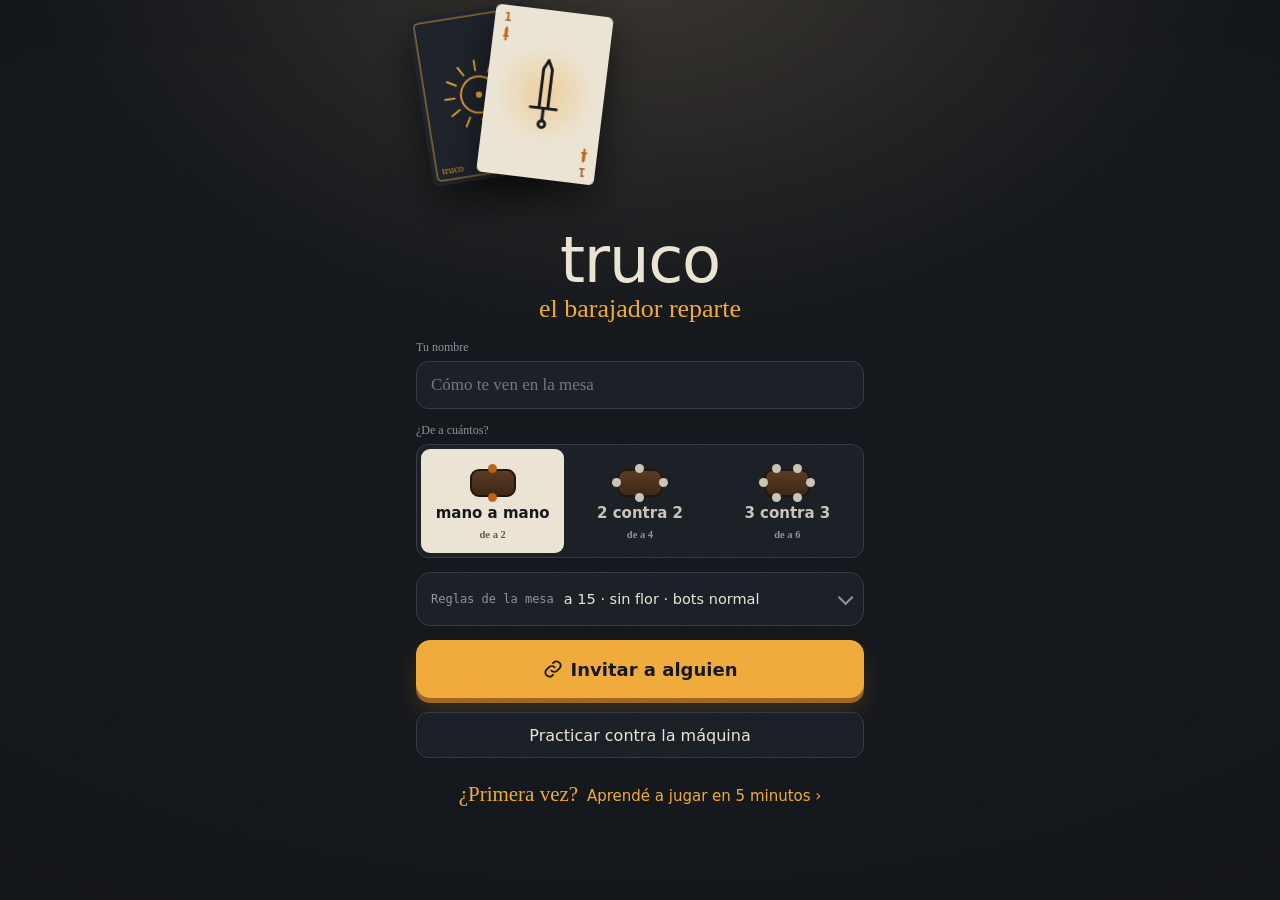
==== commit 0a83170e: "truco: tandas de crecer (tutorial, emotes, amigos, ranking y torneo de una noche) y arreglos del pas" ====
--- a/index.html
+++ b/index.html
@@ -19,6 +19,10 @@
 <link rel="stylesheet" href="css/mesa.css">
 <link rel="stylesheet" href="css/perfil.css">
 <link rel="stylesheet" href="css/pulperia.css">
+<link rel="stylesheet" href="css/cuenta.css">
+<link rel="stylesheet" href="css/tutorial.css">
+<link rel="stylesheet" href="css/emotes.css">
+<link rel="stylesheet" href="css/social.css">
 <script src="js/vendor/peerjs.min.js" defer></script>
 <script src="js/vendor/supabase.js" defer></script>
 <script type="module" src="js/app.js"></script>
@@ -79,6 +83,8 @@
     </details>
     <button id="btn-crear" class="b fuerte ancho grande"><svg viewBox="0 0 24 24" width="20" height="20" aria-hidden="true"><path d="M10 14a5 5 0 0 0 7 0l3-3a5 5 0 0 0-7-7l-1 1M14 10a5 5 0 0 0-7 0l-3 3a5 5 0 0 0 7 7l1-1" fill="none" stroke="currentColor" stroke-width="2.2" stroke-linecap="round"/></svg><span>Invitar a alguien</span></button>
     <button id="btn-practica" class="b ancho"><span>Practicar contra la máquina</span></button>
+    <button id="btn-tutorial" class="b-aprender"><span class="ba-t">¿Primera vez?</span> Aprendé a jugar en 5 minutos ›</button>
+    <div id="bloque-amigos"></div><div id="bloque-torneo"></div><!-- js/social.js (tanda 6) -->
     <div id="bloque-conectados"></div>
   </div>
 
--- a/css/cuenta.css
+++ b/css/cuenta.css
@@ -0,0 +1,39 @@
+/* Apertura al público (2026-11-12): bloquear, denunciar, borrar la cuenta, términos. Aparte de pulperia.css. */
+:root { --peligro: #c2412d; --peligro-noche: #ff8a73; }
+
+/* ⋯ en cada conectado */
+.conectados .mas-persona { min-width: 40px; padding: 4px 8px; font-size: 18px; line-height: 1; letter-spacing: .05em; color: var(--gris); background: transparent; border-color: transparent; }
+.conectados .mas-persona:hover { color: var(--papel); }
+
+/* nombres de rivales en el historial: se tocan para bloquear o denunciar */
+.persona-n { background: none; border: 0; padding: 0; color: inherit; font: inherit; font-weight: inherit; cursor: pointer; text-decoration: underline dotted; text-underline-offset: 3px; }
+
+/* ficha de una persona */
+.hoja.persona .tit-sec { margin: 22px 0 8px; font-family: Plex; font-size: 12px; font-weight: 500; text-transform: uppercase; letter-spacing: .06em; color: #6c6759; }
+.hoja .motivos { display: grid; gap: 6px; margin-bottom: 10px; }
+.hoja .motivos label { display: flex; align-items: center; gap: 10px; min-height: 44px; padding: 8px 12px; border: 1px solid #c9c0ab; border-radius: 10px; cursor: pointer; font-size: 15.5px; }
+.hoja .motivos label:has(input:checked) { border-color: var(--ambar-p); background: rgba(184, 98, 27, .08); }
+.hoja .motivos input { accent-color: var(--ambar-p); width: 18px; height: 18px; color-scheme: light; }
+.hoja textarea, .hoja input { color-scheme: light; }
+.hoja textarea, .hoja input[type="text"], .hoja input:not([type]) { width: 100%; font: inherit; font-size: 16px; color: var(--tinta); background: #f6f1e5; border: 1px solid #c9c0ab; border-radius: 10px; padding: 10px 12px; resize: vertical; }
+.hoja textarea:focus, .hoja input:focus { outline: 2px solid var(--ambar-p); outline-offset: 1px; }
+.hoja .f-nota { font-size: 13.5px; color: #6c6759; margin-top: 8px; }
+
+/* borrar la cuenta */
+.hoja .b.peligro { background: var(--peligro); border-color: var(--peligro); color: #fff; }
+.hoja .b.peligro:disabled { opacity: .45; cursor: not-allowed; }
+.hoja.borrar-cuenta label { display: block; margin: 6px 0 8px; }
+
+/* «Tu cuenta» en Vos */
+.tu-cuenta { margin-top: 8px; }
+.tu-cuenta .bloqueados { list-style: none; padding: 0; margin: 6px 0 12px; }
+.tu-cuenta .bloqueados li { display: flex; align-items: center; justify-content: space-between; gap: 10px; min-height: 44px; border-top: 1px solid var(--linea); }
+.tu-cuenta .bloqueados li:first-child { border-top: 0; }
+.tu-cuenta .legales { margin-top: 14px; text-align: center; font-family: Plex; font-size: 12.5px; color: var(--gris); line-height: 2.2; }
+.tu-cuenta .legales a, .tu-cuenta .enlace { color: var(--texto-suave); text-underline-offset: 3px; }
+.tu-cuenta .enlace { background: none; border: 0; padding: 6px 2px; font: inherit; text-decoration: underline; cursor: pointer; }
+.tu-cuenta .enlace.peligro { color: var(--peligro-noche); }
+
+/* alta del usuario: aviso de términos */
+.cuenta-legal { font-size: 13px; color: var(--gris); margin: 4px 0 8px; line-height: 1.5; }
+.cuenta-legal a { color: var(--texto-suave); text-underline-offset: 3px; }
--- a/css/tutorial.css
+++ b/css/tutorial.css
@@ -0,0 +1,77 @@
+/* «Aprender a jugar» (docs/crecer.md, tanda 1): misma noche, papel y ámbar; una pantalla con pasos y ejercicios. */
+
+.b-aprender { align-self: center; border: 0; background: none; color: var(--ambar); font-size: 15px; padding: 8px 10px; min-height: 44px; border-radius: 10px; }
+.b-aprender .ba-t { font-family: Caveat, cursive; font-size: 21px; margin-right: 4px; }
+
+.pantalla.tutorial { z-index: 55; display: flex; flex-direction: column; background: var(--noche); }
+.pantalla.tutorial > * { position: relative; }
+.tu-cab { display: flex; align-items: center; gap: 12px; padding: max(10px, env(safe-area-inset-top)) 12px 8px; }
+.tu-progreso { flex: 1; display: flex; gap: 4px; }
+.tu-progreso i { flex: 1; height: 5px; border-radius: 99px; background: #2a2f39; }
+.tu-progreso i.ya { background: var(--ambar-p); }
+.tu-progreso i.ahora { background: var(--ambar); box-shadow: 0 0 10px rgba(240,169,59,.6); }
+.tu-num { font: 12px Plex, monospace; color: var(--gris); }
+.tu-cuerpo { flex: 1; overflow-y: auto; width: 100%; max-width: 520px; margin: 0 auto; padding: 8px 20px 24px; display: flex; flex-direction: column; gap: 14px; }
+.tu-cuerpo h2 { font-size: 30px; font-weight: 800; letter-spacing: -.02em; line-height: 1.05; }
+.tu-cuerpo p { color: var(--texto-suave); line-height: 1.5; font-size: 16px; }
+.tu-cuerpo p b { color: var(--papel); }
+.tu-grande { font-size: 19px !important; color: var(--papel) !important; }
+.tu-nota { font: 12.5px/1.5 Plex, monospace !important; color: var(--gris) !important; }
+.tu-pie { display: flex; justify-content: space-between; gap: 10px; padding: 10px 16px calc(12px + env(safe-area-inset-bottom)); border-top: 1px solid var(--linea); background: rgba(12,14,18,.94); }
+.tu-pie .b { min-width: 120px; }
+
+.tu-carta { display: inline-block; flex: none; width: 74px; aspect-ratio: 600 / 860; filter: drop-shadow(0 8px 10px rgba(0,0,0,.5)); }
+.tu-carta svg { display: block; width: 100%; height: 100%; }
+.tu-carta.chica { width: 40px; }
+.tu-carta.luz { filter: drop-shadow(0 0 10px rgba(240,169,59,.85)) drop-shadow(0 8px 10px rgba(0,0,0,.5)); }
+.tu-abanico { display: flex; justify-content: center; padding: 10px 0 4px; }
+.tu-abanico .tu-carta { width: 92px; margin: 0 -10px; }
+.tu-abanico .tu-carta:nth-child(1) { transform: rotate(-9deg) translateY(6px); }
+.tu-abanico .tu-carta:nth-child(3) { transform: rotate(9deg) translateY(6px); }
+.tu-abanico.chico .tu-carta { width: 58px; margin: 0 -6px; }
+.tu-fila { display: flex; justify-content: center; gap: 10px; }
+.tu-fila > div { display: flex; flex-direction: column; align-items: center; gap: 6px; }
+.tu-fila small { font: 600 13px Plex, monospace; color: var(--ambar); }
+.tu-lista { padding-left: 22px; color: var(--texto-suave); line-height: 1.7; }
+.tu-escalera { list-style: none; padding: 0; display: grid; grid-template-columns: 1fr 1fr; gap: 6px 12px; counter-reset: e 4; }
+.tu-escalera li { display: flex; align-items: center; gap: 10px; font-size: 15px; color: var(--texto-suave); counter-increment: e; }
+.tu-escalera li::before { content: counter(e) "."; font: 12px Plex, monospace; color: var(--gris); width: 22px; text-align: right; }
+
+.tu-cuenta { font: 12px Plex, monospace !important; color: var(--ambar) !important; }
+.tu-duelo { display: flex; align-items: center; justify-content: center; gap: 14px; }
+.tu-duelo > span { font-family: Caveat, cursive; font-size: 26px; color: var(--gris); }
+.tu-elegir { border: 3px solid transparent; background: none; padding: 6px; border-radius: 14px; transition: transform .15s; }
+.tu-elegir .tu-carta { width: 112px; }
+.tu-elegir:not(:disabled):active { transform: scale(.96); }
+.tu-elegir.bien, .tu-ops .b.bien, .tu-parda.bien { border-color: var(--ok, #6fbf73); box-shadow: 0 0 18px rgba(111,191,115,.4); }
+.tu-elegir.mal, .tu-ops .b.mal, .tu-parda.mal { border-color: #e0644c; }
+.tu-elegir.apagada { opacity: .5; }
+.tu-ops { display: grid; grid-template-columns: repeat(4, 1fr); gap: 8px; }
+.tu-ops .b { font-size: 22px; font-weight: 700; min-height: 54px; border-width: 2px; }
+.tu-fb { font-size: 16px !important; font-weight: 600; }
+.tu-fb.si { color: #9fdc9f !important; } .tu-fb.no { color: #f0a08c !important; }
+.tu-resultado { text-align: center; padding: 22px 16px; border-radius: 18px; background: radial-gradient(circle at 50% 0%, rgba(240,169,59,.25), transparent 70%), var(--superficie); border: 1px solid var(--linea); }
+.tu-resultado b { display: block; font: 700 54px/1 Caveat, cursive; color: var(--ambar); }
+
+.tu-bazas { display: flex; flex-direction: column; gap: 8px; }
+.tu-bazas > div { display: flex; align-items: center; gap: 10px; padding: 6px 12px; border-radius: 12px; background: var(--superficie); border: 1px solid var(--linea); }
+.tu-bazas span { font: 12px Plex, monospace; color: var(--gris); width: 28px; }
+.tu-bazas i { font-family: Caveat, cursive; font-size: 20px; color: var(--gris); font-style: normal; }
+.tu-bazas b { margin-left: auto; font-size: 14px; }
+.tu-bazas b.si { color: #9fdc9f; } .tu-bazas b.no { color: #f0a08c; }
+.tu-cantos { display: grid; grid-template-columns: repeat(3, 1fr); gap: 8px; }
+.tu-cantos > div { display: flex; flex-direction: column; align-items: center; gap: 2px; padding: 12px 6px; border-radius: 14px; text-align: center; background: var(--papel); color: var(--tinta); transform: rotate(-1.5deg); }
+.tu-cantos > div:nth-child(2) { transform: rotate(1deg); }
+.tu-cantos b { font: 700 24px/1 Caveat, cursive; color: var(--ambar-p); }
+.tu-cantos span { font-size: 15px; font-weight: 600; }
+.tu-cantos small { font: 11px Plex, monospace; color: #6c6759; }
+.tu-ejemplos { display: flex; flex-direction: column; gap: 10px; }
+.tu-ejemplos > div { display: flex; align-items: center; gap: 12px; padding: 4px 12px 4px 4px; border-radius: 14px; background: var(--superficie); border: 1px solid var(--linea); }
+.tu-ejemplos .tu-abanico { padding: 6px 4px; flex: none; }
+.tu-ejemplos p { font-size: 14.5px; }
+
+@media (prefers-reduced-motion: reduce) { .tu-elegir { transition: none; } }
+
+/* sin internet (sin-red.js, tanda 4): aviso arriba en el inicio; practicar contra la máquina sigue andando */
+html.sin-red #inicio:not([hidden])::after { content: "Sin internet: podés practicar contra la máquina"; position: fixed; left: 50%; top: calc(8px + env(safe-area-inset-top)); transform: translateX(-50%);
+  z-index: 30; padding: 6px 14px; border-radius: 99px; background: #c4553e; color: var(--papel); font: 12px Plex, monospace; white-space: nowrap; box-shadow: 0 8px 20px rgba(0,0,0,.5); pointer-events: none; }
--- a/css/emotes.css
+++ b/css/emotes.css
@@ -0,0 +1,12 @@
+/* Emotes en la mesa (js/emotes.js, docs/crecer.md tanda 5) */
+.emotes-bandeja { position: absolute; z-index: 45; right: 12px; top: calc(56px + env(safe-area-inset-top)); width: min(300px, calc(100vw - 32px));
+  display: grid; grid-template-columns: 1fr 1fr; gap: 6px; padding: 10px; border-radius: 14px; background: var(--papel); color: var(--tinta);
+  box-shadow: 0 14px 34px rgba(0,0,0,.55); }
+.emotes-bandeja[hidden] { display: none; }
+.emotes-bandeja button { min-height: 44px; border: 1px solid rgba(20,23,28,.18); border-radius: 10px; background: transparent; color: inherit;
+  font: 700 21px/1.05 Caveat, cursive; padding: 4px 8px; }
+.emotes-bandeja button:active { background: rgba(184,98,27,.14); border-color: var(--ambar-p); }
+.emotes-mudo { grid-column: 1 / -1; display: flex; align-items: center; gap: 8px; padding: 4px 2px 0; font: 11px Plex, monospace; color: rgba(20,23,28,.7); }
+.emotes-mudo input { accent-color: var(--ambar-p); width: 18px; height: 18px; }
+/* la reacción: bocadillo más chico que un canto, para que no se confunda */
+.bocadillo.emote { font-size: clamp(26px, 7.5vw, 36px); opacity: .95; }
--- a/css/social.css
+++ b/css/social.css
@@ -0,0 +1,53 @@
+/* Amigos, ranking de la semana y torneo de una noche (js/social.js, docs/crecer.md tanda 6).
+   Las tarjetas heredan section.conectados de pulperia.css; acá solo lo propio. */
+#bloque-amigos:empty, #bloque-torneo:empty { display: none; }
+section.social-amigos, section.social-torneo { margin-top: 12px; }
+section.social-amigos li.pedido { background: rgba(240,169,59,.07); margin: 0 -14px; padding: 6px 14px; }
+section.social-amigos li.pedido .u, section.social-amigos li.espera .u, section.social-amigos li.confirma .u { font-size: 14px; line-height: 1.3; white-space: normal; }
+section.social-amigos li.espera { min-height: 44px; color: var(--gris); }
+section.social-amigos li.espera small { font: 11px Plex, monospace; }
+.sumar-amigo { display: flex; gap: 6px; padding: 10px 0 8px; border-top: 1px solid var(--linea); }
+.sumar-amigo input { flex: 1; min-width: 0; min-height: 40px; padding: 6px 12px; border-radius: 99px; border: 1px solid var(--linea); background: transparent; color: inherit; font: 15px Bricolage, sans-serif; }
+.sumar-amigo input:focus { outline: 2px solid var(--ambar); outline-offset: 1px; }
+#bloque-conectados .mas-amigo { min-width: 36px; padding: 5px 0; font-size: 18px; line-height: 1; }
+
+/* torneo */
+section.social-torneo .tit-sec { margin-bottom: 2px; }
+.t-meta { font: 11.5px/1.5 Plex, monospace; color: var(--gris); margin: 2px 0 8px; }
+.fila-t { display: flex; flex-wrap: wrap; gap: 8px; margin: 8px 0 10px; }
+.fila-t .campo { flex: 1; min-width: 120px; }
+.form-torneo .campo { display: flex; flex-direction: column; gap: 4px; font: 12px Plex, monospace; color: var(--gris); margin-bottom: 6px; }
+.form-torneo input, .form-torneo select { min-height: 42px; padding: 6px 10px; border-radius: 10px; border: 1px solid var(--linea); background: var(--noche); color: var(--papel); font: 15px Bricolage, sans-serif; }
+.sillas { display: flex; flex-wrap: wrap; gap: 6px; margin: 8px 0 2px; }
+.silla { width: 34px; height: 34px; display: grid; place-items: center; }
+.silla.libre { border: 1.5px dashed var(--linea); border-radius: 50%; width: 30px; height: 30px; margin: 2px; }
+.llave { display: grid; gap: 8px; margin: 10px 0 6px; align-items: center; }
+.llave.r2 { grid-template-columns: 1fr 1fr; }
+.llave.r3 { grid-template-columns: 1fr 1fr 1fr; }
+.ronda { display: flex; flex-direction: column; justify-content: space-around; gap: 8px; height: 100%; min-width: 0; }
+.ronda > small { font: 10.5px Plex, monospace; color: var(--gris); text-transform: uppercase; letter-spacing: .08em; }
+.cruce { border: 1px solid var(--linea); border-radius: 10px; padding: 4px 8px; display: flex; flex-direction: column; font-size: 13.5px; min-width: 0; }
+.cruce > span { white-space: nowrap; overflow: hidden; text-overflow: ellipsis; padding: 2px 0; }
+.cruce > span + span { border-top: 1px dashed var(--linea); }
+.cruce .gano { color: var(--ambar); font-weight: 700; }
+.cruce .afuera { color: var(--gris); text-decoration: line-through; }
+.cruce .vos { font-weight: 700; }
+.cruce > .pase { display: flex; flex-wrap: wrap; align-items: center; gap: 0 8px; font: 10.5px Plex, monospace; color: var(--gris); border-top: 0; white-space: normal; padding-top: 4px; }
+.cruce .pase button { border: 0; background: none; color: var(--ambar); font: inherit; text-decoration: underline; padding: 0 2px; min-height: 30px; }
+.te-toca { border-top: 1px solid var(--linea); padding-top: 8px; margin-bottom: 8px; }
+.te-toca p { margin: 0 0 6px; }
+.campeon { font: 700 28px Caveat, cursive; color: var(--ambar); margin: 6px 0 10px; }
+.b-link { border: 0; background: none; color: var(--ambar); font: inherit; text-decoration: underline; padding: 0; }
+
+/* Liga: esta semana entre amigos */
+section.social-semana { margin-top: 18px; }
+section.social-semana ol { list-style: none; padding: 0; margin: 0; }
+section.social-semana li { display: flex; align-items: center; gap: 10px; min-height: 50px; border-top: 1px solid var(--linea); padding: 5px 0; }
+section.social-semana li:first-child { border-top: 0; }
+section.social-semana li.yo { background: rgba(240,169,59,.07); margin: 0 -14px; padding: 5px 14px; }
+section.social-semana .pos { width: 18px; font: 600 13px Plex, monospace; color: var(--gris); text-align: right; }
+section.social-semana li:first-child .pos { color: var(--ambar); }
+section.social-semana .u { flex: 1; min-width: 0; display: flex; flex-direction: column; }
+section.social-semana .u small { font: 11px Plex, monospace; color: var(--gris); }
+section.social-semana .glo { font: 700 22px Caveat, cursive; color: var(--ambar); }
+section.social-semana .vacio { padding: 6px 0 10px; }
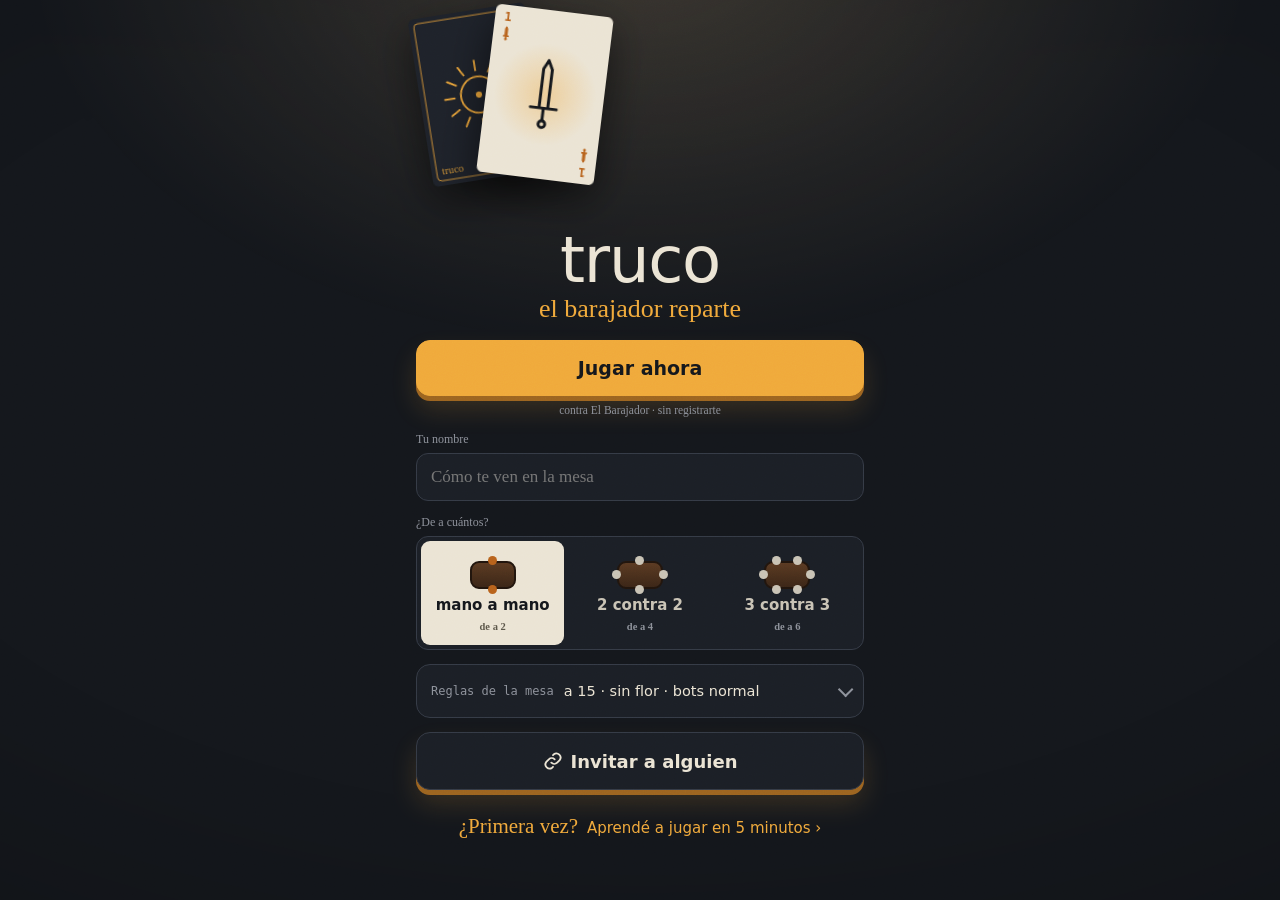
==== commit 4cebac58: "truco: Jugar ahora, Truco estrella, ranuras en el paño, pulpería cerrada hasta la primera gloria y b" ====
--- a/index.html
+++ b/index.html
@@ -40,6 +40,11 @@
     <p class="mano-sub">el barajador reparte</p>
   </div>
 
+  <div id="bloque-ya" class="bloque ya">
+    <button id="btn-practica" class="b fuerte ancho grande"><span>Jugar ahora</span></button>
+    <p class="ya-nota">contra El Barajador · sin registrarte</p>
+  </div>
+
   <div id="bloque-cuenta" class="cuenta" hidden></div>
 
   <div id="bloque-crear" class="bloque">
@@ -72,6 +77,12 @@
             <button type="button" data-punta="1" aria-pressed="false">con punta y hacha <small>a mitad de partida, duelos</small></button>
           </div>
         </div>
+        <div class="campo"><span>Ritmo del bot</span>
+          <div class="segmentado" role="group" aria-label="Ritmo del bot">
+            <button type="button" data-ritmo="agil" aria-pressed="true">ágil</button>
+            <button type="button" data-ritmo="tranquilo" aria-pressed="false">tranquilo <small>piensa más</small></button>
+          </div>
+        </div>
         <div class="campo"><span>Bots</span>
           <div class="segmentado tres" role="group" aria-label="Dificultad de los bots">
             <button type="button" data-nivel="facil" aria-pressed="false">fácil</button>
@@ -81,8 +92,7 @@
         </div>
       </div>
     </details>
-    <button id="btn-crear" class="b fuerte ancho grande"><svg viewBox="0 0 24 24" width="20" height="20" aria-hidden="true"><path d="M10 14a5 5 0 0 0 7 0l3-3a5 5 0 0 0-7-7l-1 1M14 10a5 5 0 0 0-7 0l-3 3a5 5 0 0 0 7 7l1-1" fill="none" stroke="currentColor" stroke-width="2.2" stroke-linecap="round"/></svg><span>Invitar a alguien</span></button>
-    <button id="btn-practica" class="b ancho"><span>Practicar contra la máquina</span></button>
+    <button id="btn-crear" class="b ancho grande"><svg viewBox="0 0 24 24" width="20" height="20" aria-hidden="true"><path d="M10 14a5 5 0 0 0 7 0l3-3a5 5 0 0 0-7-7l-1 1M14 10a5 5 0 0 0-7 0l-3 3a5 5 0 0 0 7 7l1-1" fill="none" stroke="currentColor" stroke-width="2.2" stroke-linecap="round"/></svg><span>Invitar a alguien</span></button>
     <button id="btn-tutorial" class="b-aprender"><span class="ba-t">¿Primera vez?</span> Aprendé a jugar en 5 minutos ›</button>
     <div id="bloque-amigos"></div><div id="bloque-torneo"></div><!-- js/social.js (tanda 6) -->
     <div id="bloque-conectados"></div>
--- a/css/estilo.css
+++ b/css/estilo.css
@@ -143,3 +143,33 @@
 .acciones .tanto-sel .b.paso:disabled { opacity: .35; }
 .acciones .tanto-sel .tanto-nota { flex-basis: 100%; text-align: center; font: 12px "IBM Plex Mono", monospace; color: var(--ambar); min-height: 0; }
 .acciones .tanto-sel.miente .b.fuerte { outline: 2px dashed var(--ambar); outline-offset: 2px; }
+
+/* ---------- portada: jugar ya ---------- */
+.bloque.ya { gap: 8px; margin-bottom: 4px; }
+.ya-nota { font-family: Plex; font-size: 11.5px; color: var(--gris); text-align: center; }
+#vista-jugar:has(#bloque-crear[hidden]) #bloque-ya { display: none; }
+.b.fuerte.grande { min-height: 56px; font-size: 19px; }
+.b.fuerte:hover, .b.fuerte:focus-visible { background: #f5b955; }
+
+/* ---------- cantos: el truco manda, el envido se despliega ---------- */
+.acciones .b.canto.estrella { flex: 1.5 1 0; background: var(--ambar); border-color: var(--ambar); color: var(--tinta); font-weight: 700; font-size: 17px; }
+.acciones .b.canto.estrella:active { background: #d9942b; }
+.acciones .fila-env[hidden] { display: none; }
+.acciones .fila-env { animation: aparece .18s ease; }
+.acciones .b[aria-expanded="true"] { background: rgba(240,169,59,.18); }
+
+/* ---------- el paño marca dónde cae cada baza ---------- */
+.ranura { position: absolute; left: 0; top: 0; z-index: 2; pointer-events: none; border-radius: 5% / 3.5%;
+  border: 1.5px dashed rgba(235,228,212,.2); background: rgba(0,0,0,.08); transition: transform .4s, width .4s, height .4s; }
+.ranura[data-n]:not([data-n=""])::after { content: attr(data-n); position: absolute; left: 50%; top: calc(100% + 1px); transform: translateX(-50%); font-family: Caveat; font-size: 20px; color: rgba(235,228,212,.38); line-height: 1; }
+
+/* ---------- escritorio ancho: el tanteador pegado a la mesa, no al borde ---------- */
+@media (min-width: 1100px) { .servilleta.fija { right: auto; left: calc(50% + 330px); top: 110px; width: 190px; } }
+
+/* en celular angosto la etiqueta «mano» no le come el nombre al rival */
+@media (max-width: 430px) {
+  .barra { gap: 6px; }
+  .barra .chip { flex: none; font-size: 10px; padding: 1px 6px; }
+  .barra .rival .nombre { min-width: 5.2em; }
+}
+@media (min-width: 1100px) { .nota { left: calc(50% - 510px); max-width: 190px; font-size: 23px; } }
--- a/css/pulperia.css
+++ b/css/pulperia.css
@@ -365,3 +365,10 @@
 /* entrando a una mesa (invitado, esperando, sala de espera): nada de la pulpería en el medio */
 #vista-jugar:has(#bloque-crear[hidden]) .aviso-pul { display: none; }
 #bloque-invitado .guia { font-size: 24px; font-weight: 700; color: var(--papel); }
+
+/* pestañas y pantallas bloqueadas hasta juntar la gloria */
+.pestanas button.bloq > span:not(.globo) { opacity: .6; }
+.pestanas button.bloq::after { content: ""; position: absolute; top: 4px; left: calc(50% + 4px); width: 12px; height: 12px;
+  background: url("data:image/svg+xml,%3Csvg xmlns='http://www.w3.org/2000/svg' viewBox='0 0 24 24'%3E%3Crect x='5' y='10' width='14' height='10' rx='2' fill='%238d919a'/%3E%3Cpath d='M8 10V7a4 4 0 0 1 8 0v3' fill='none' stroke='%238d919a' stroke-width='2.6'/%3E%3C/svg%3E") center / contain no-repeat; }
+.sol-cerrado { color: var(--gris); opacity: .5; height: 110px; display: grid; place-items: center; }
+.pestanas button.bloq[aria-current] > span:not(.globo) { opacity: 1; }
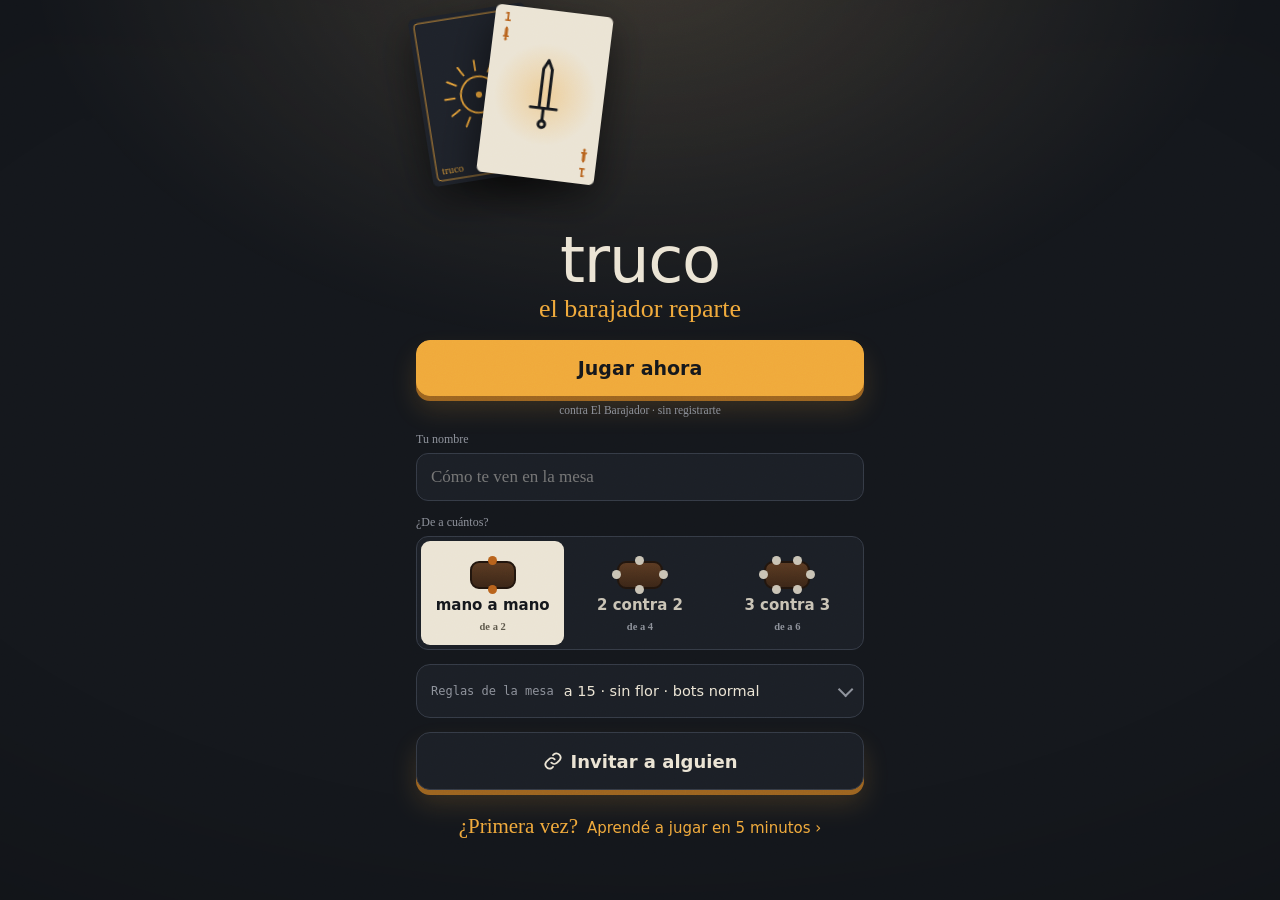
==== commit c0998e6a: "Gloria contra la máquina, relevo TURN listo para activar, órdenes del bot pie y voz de «Hacéme señas" ====
--- a/index.html
+++ b/index.html
@@ -107,6 +107,7 @@
     </div>
     <p id="txt-espera" class="espera">Abriendo la mesa…</p>
     <p class="aviso-chico">No cierres esta pestaña: la partida vive en tu navegador.</p>
+    <button id="btn-volver-espera" class="b claro">Me equivoqué, volver</button>
   </div>
 
   <div id="bloque-lobby" class="bloque" hidden>
--- a/css/mesa.css
+++ b/css/mesa.css
@@ -101,6 +101,8 @@
 .tablero .canto { position: absolute; left: 14px; right: 14px; top: 100%; height: 20px; transform-origin: top; transform: rotateX(-90deg);
   background: linear-gradient(180deg, #2a1a0f, #120a05); border-radius: 0 0 10px 10px; }
 .tablero .ancla { position: absolute; width: 100px; height: 1px; pointer-events: none; }
+/* ranuras: el paño marca dónde cae cada baza (tres huecos delante de cada asiento) */
+.tablero .ranura-eq { position: absolute; left: 0; top: 0; pointer-events: none; border-radius: 5% / 3.5%; border: 1.5px dashed rgba(235,228,212,.22); background: rgba(0,0,0,.1); transition: transform .4s, width .4s, height .4s; }
 .tablero .carta { transition: transform .55s cubic-bezier(.25,.7,.35,1.12), opacity .15s; }
 .tablero .carta .cara { box-shadow: 0 8px 12px rgba(0,0,0,.6); }
 .tablero .carta.gana .cara.frente { box-shadow: 0 0 22px 6px rgba(240,169,59,.5), 0 8px 12px rgba(0,0,0,.6); }
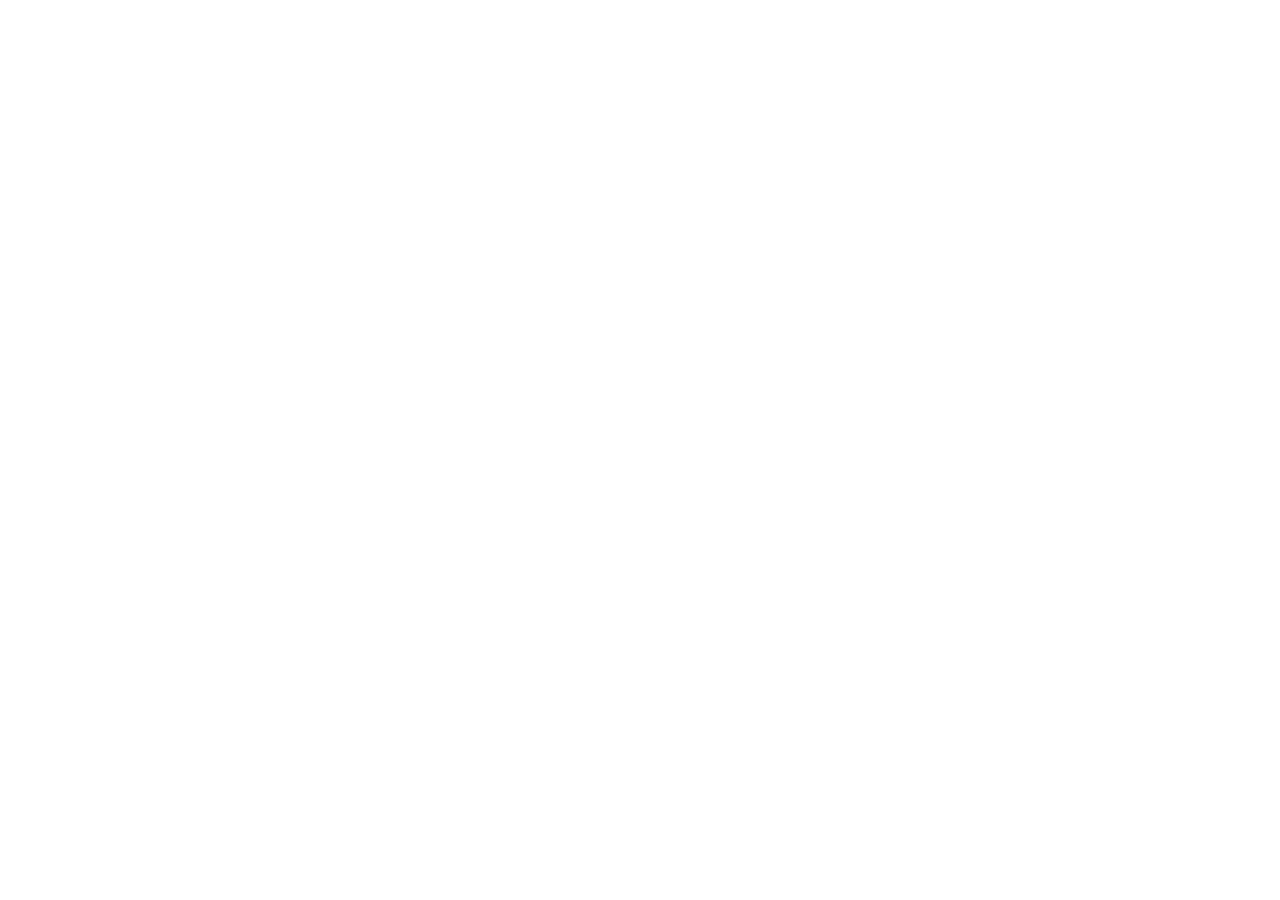
==== commit 38dda42b: "Nos mudamos a AZAR: redirección a https://pedropeyser-cloud.github.io/azar/ Co-Authored-By: Claude O" ====
--- a/index.html
+++ b/index.html
@@ -1,196 +1,15 @@
 <!doctype html>
-<html lang="es">
-<head>
-<meta charset="utf-8">
-<meta name="viewport" content="width=device-width, initial-scale=1, viewport-fit=cover">
-<meta name="theme-color" content="#14171c">
-<meta name="description" content="Truco argentino para jugar con un amigo desde el celular. Mandás un link y empiezan.">
-<meta property="og:title" content="Truco · el barajador reparte">
-<meta property="og:description" content="Te invitaron a un truco. Tocá el link y entrá a la mesa.">
-<title>Truco</title>
-<link rel="icon" href="data:image/svg+xml,%3Csvg xmlns='http://www.w3.org/2000/svg' viewBox='-50 -50 100 100'%3E%3Crect x='-50' y='-50' width='100' height='100' rx='18' fill='%231e222a'/%3E%3Ccircle r='14' stroke='%23f0a93b' stroke-width='5' fill='none'/%3E%3Ccircle r='3' fill='%23f0a93b'/%3E%3C/svg%3E">
-<link rel="manifest" href="manifest.webmanifest">
-<link rel="apple-touch-icon" href="iconos/icono-180.png">
-<meta name="apple-mobile-web-app-capable" content="yes">
-<meta name="mobile-web-app-capable" content="yes">
-<meta name="apple-mobile-web-app-title" content="Truco">
-<meta name="apple-mobile-web-app-status-bar-style" content="black-translucent">
-<link rel="stylesheet" href="css/estilo.css">
-<link rel="stylesheet" href="css/mesa.css">
-<link rel="stylesheet" href="css/perfil.css">
-<link rel="stylesheet" href="css/pulperia.css">
-<link rel="stylesheet" href="css/cuenta.css">
-<link rel="stylesheet" href="css/tutorial.css">
-<link rel="stylesheet" href="css/emotes.css">
-<link rel="stylesheet" href="css/social.css">
-<script src="js/vendor/peerjs.min.js" defer></script>
-<script src="js/vendor/supabase.js" defer></script>
-<script type="module" src="js/app.js"></script>
-</head>
-<body>
-<div class="grano" aria-hidden="true"></div>
-
-<section id="inicio" class="pantalla inicio">
- <header id="cabecera" class="cabecera" hidden></header>
-
- <div id="vista-jugar" class="vista" data-vista="jugar">
-  <div class="heroe">
-    <div class="inicio-cartas" aria-hidden="true"><div class="ic ic1"></div><div class="ic ic2"></div></div>
-    <h1>truco</h1>
-    <p class="mano-sub">el barajador reparte</p>
-  </div>
-
-  <div id="bloque-ya" class="bloque ya">
-    <button id="btn-practica" class="b fuerte ancho grande"><span>Jugar ahora</span></button>
-    <p class="ya-nota">contra El Barajador · sin registrarte</p>
-  </div>
-
-  <div id="bloque-cuenta" class="cuenta" hidden></div>
-
-  <div id="bloque-crear" class="bloque">
-    <label class="campo" id="campo-nombre"><span>Tu nombre</span><input id="in-nombre" type="text" maxlength="16" autocomplete="nickname" placeholder="Cómo te ven en la mesa"></label>
-    <div class="campo"><span>¿De a cuántos?</span>
-      <div class="segmentado tres modos-jug" role="group" aria-label="Cantidad de jugadores">
-        <button type="button" data-jug="2" aria-pressed="true"><i class="sillas s2" aria-hidden="true"><b></b><b></b></i>mano a mano <small>de a 2</small></button>
-        <button type="button" data-jug="4" aria-pressed="false"><i class="sillas s4" aria-hidden="true"><b></b><b></b><b></b><b></b></i>2 contra 2 <small>de a 4</small></button>
-        <button type="button" data-jug="6" aria-pressed="false"><i class="sillas s6" aria-hidden="true"><b></b><b></b><b></b><b></b><b></b><b></b></i>3 contra 3 <small>de a 6</small></button>
-      </div>
-    </div>
-    <details class="ajustes" id="ajustes">
-      <summary><span class="aj-t">Reglas de la mesa</span><span class="aj-r" id="ajustes-resumen">a 15 · sin flor · bots normal</span></summary>
-      <div class="aj-cuerpo">
-        <div class="campo"><span>Partida</span>
-          <div class="segmentado" role="group" aria-label="Puntos de la partida">
-            <button type="button" data-meta="15" aria-pressed="true">a 15</button>
-            <button type="button" data-meta="30" aria-pressed="false">a 30 <small>malas y buenas</small></button>
-          </div>
-        </div>
-        <div class="campo"><span>Flor</span>
-          <div class="segmentado" role="group" aria-label="Jugar con flor">
-            <button type="button" data-flor="0" aria-pressed="true">sin flor</button>
-            <button type="button" data-flor="1" aria-pressed="false">con flor</button>
-          </div>
-        </div>
-        <div class="campo" id="campo-punta" hidden><span>Punta y hacha</span>
-          <div class="segmentado" role="group" aria-label="Jugar con punta y hacha">
-            <button type="button" data-punta="0" aria-pressed="true">sin punta y hacha</button>
-            <button type="button" data-punta="1" aria-pressed="false">con punta y hacha <small>a mitad de partida, duelos</small></button>
-          </div>
-        </div>
-        <div class="campo"><span>Ritmo del bot</span>
-          <div class="segmentado" role="group" aria-label="Ritmo del bot">
-            <button type="button" data-ritmo="agil" aria-pressed="true">ágil</button>
-            <button type="button" data-ritmo="tranquilo" aria-pressed="false">tranquilo <small>piensa más</small></button>
-          </div>
-        </div>
-        <div class="campo"><span>Bots</span>
-          <div class="segmentado tres" role="group" aria-label="Dificultad de los bots">
-            <button type="button" data-nivel="facil" aria-pressed="false">fácil</button>
-            <button type="button" data-nivel="normal" aria-pressed="true">normal</button>
-            <button type="button" data-nivel="dificil" aria-pressed="false">difícil <small>lee las señas</small></button>
-          </div>
-        </div>
-      </div>
-    </details>
-    <button id="btn-crear" class="b ancho grande"><svg viewBox="0 0 24 24" width="20" height="20" aria-hidden="true"><path d="M10 14a5 5 0 0 0 7 0l3-3a5 5 0 0 0-7-7l-1 1M14 10a5 5 0 0 0-7 0l-3 3a5 5 0 0 0 7 7l1-1" fill="none" stroke="currentColor" stroke-width="2.2" stroke-linecap="round"/></svg><span>Invitar a alguien</span></button>
-    <button id="btn-tutorial" class="b-aprender"><span class="ba-t">¿Primera vez?</span> Aprendé a jugar en 5 minutos ›</button>
-    <div id="bloque-amigos"></div><div id="bloque-torneo"></div><!-- js/social.js (tanda 6) -->
-    <div id="bloque-conectados"></div>
-  </div>
-
-  <div id="bloque-espera" class="bloque" hidden>
-    <p class="guia">Mandale este link. Cuando lo abra, se reparte.</p>
-    <div class="link-caja"><code id="txt-link"></code></div>
-    <div class="fila">
-      <button id="btn-compartir" class="b fuerte">Compartir</button>
-      <button id="btn-copiar" class="b">Copiar link</button>
-    </div>
-    <p id="txt-espera" class="espera">Abriendo la mesa…</p>
-    <p class="aviso-chico">No cierres esta pestaña: la partida vive en tu navegador.</p>
-    <button id="btn-volver-espera" class="b claro">Me equivoqué, volver</button>
-  </div>
-
-  <div id="bloque-lobby" class="bloque" hidden>
-    <p id="lobby-sala" class="aviso-chico"></p>
-    <div id="lobby-link">
-      <p class="guia">Mandales este link. Los que no lleguen los reemplaza un bot.</p>
-      <div class="link-caja"><code id="txt-link-mesa"></code></div>
-      <div class="fila" style="margin-top:10px">
-        <button id="btn-compartir-mesa" class="b fuerte">Compartir</button>
-        <button id="btn-copiar-mesa" class="b">Copiar link</button>
-      </div>
-    </div>
-    <ul id="lobby-asientos" class="lobby-asientos"></ul>
-    <p id="lobby-ayuda" class="aviso-chico">Tocá dos lugares para cambiarlos de asiento. Los del mismo color juegan juntos.</p>
-    <button id="btn-repartir" class="b fuerte ancho">Repartir</button>
-    <p id="txt-lobby" class="espera">Abriendo la mesa…</p>
-  </div>
-
-  <div id="bloque-invitado" class="bloque" hidden>
-    <p class="guia">Te invitaron a un truco.</p>
-    <label class="campo"><span>Tu nombre</span><input id="in-nombre-inv" type="text" maxlength="16" autocomplete="nickname" placeholder="Cómo te ven en la mesa"></label>
-    <button id="btn-entrar" class="b fuerte ancho">Sentarme a la mesa</button>
-    <p id="txt-invitado" class="espera"></p>
-  </div>
- </div>
-
- <div id="vista-pulperia" class="vista ancha" data-vista="pulperia" hidden></div>
- <div id="vista-liga" class="vista" data-vista="liga" hidden></div>
- <div id="vista-partidas" class="vista" data-vista="partidas" hidden></div>
- <div id="vista-vos" class="vista" data-vista="vos" hidden></div>
-
- <nav id="pestanas" class="pestanas" aria-label="Secciones" hidden>
-  <button type="button" data-ir="jugar" aria-current="page"><svg viewBox="0 0 24 24" aria-hidden="true"><rect x="3.5" y="5" width="9" height="13" rx="1.8" transform="rotate(-10 8 11.5)"/><rect x="11" y="5" width="9" height="13" rx="1.8" transform="rotate(10 15.5 11.5)"/></svg><span>Jugar</span></button>
-  <button type="button" data-ir="pulperia"><svg viewBox="0 0 24 24" aria-hidden="true"><path d="M3 9l2-5h14l2 5"/><path d="M3 9c0 1.7 1.3 3 3 3s3-1.3 3-3c0 1.7 1.3 3 3 3s3-1.3 3-3c0 1.7 1.3 3 3 3s3-1.3 3-3"/><path d="M5 12v8h14v-8M10 20v-5h4v5"/></svg><span>Pulpería</span><i class="globo" hidden></i></button>
-  <button type="button" data-ir="liga"><svg viewBox="0 0 24 24" aria-hidden="true"><path d="M12 3l7 3v5c0 5-3 8-7 10-4-2-7-5-7-10V6z"/><path d="M12 8l1.5 3 3 .4-2.2 2.1.5 3-2.8-1.5-2.8 1.5.5-3-2.2-2.1 3-.4z"/></svg><span>Liga</span></button>
-  <button type="button" data-ir="partidas"><svg viewBox="0 0 24 24" aria-hidden="true"><path d="M6 3h10l3 3v15H6z"/><path d="M9 9h7M9 13h7M9 17h4"/></svg><span>Partidas</span></button>
-  <button type="button" data-ir="vos"><span class="tab-cara" aria-hidden="true"><svg viewBox="0 0 24 24"><circle cx="12" cy="9" r="4.5"/><path d="M4 21c1-4.5 4.5-6.5 8-6.5s7 2 8 6.5"/></svg></span><span>Vos</span></button>
- </nav>
-</section>
-
-<section id="juego" class="pantalla juego" hidden>
-  <header class="barra">
-    <div class="rival">
-      <span class="punto-red" id="punto-red" title="conexión"></span>
-      <span id="cara-rival" class="cara-rival" aria-hidden="true"></span>
-      <span id="nombre-rival" class="nombre"></span>
-      <span id="chip-rival" class="chip" hidden>mano</span>
-      <span id="cara-a-cara" class="cara-a-cara" hidden></span>
-      <span id="poderes-rival" class="poderes-rival"></span>
-    </div>
-    <button id="btn-mate" class="b-icono mate" aria-label="Tomar un mate" title="Tomar un mate" hidden></button>
-    <button id="btn-tanteador" class="tanteador-mini" aria-label="Ver el tanteador"></button>
-    <button id="btn-menu" class="b-icono" aria-label="Menú">
-      <svg viewBox="0 0 24 24" width="22" height="22" aria-hidden="true"><circle cx="5" cy="12" r="1.8" fill="currentColor"/><circle cx="12" cy="12" r="1.8" fill="currentColor"/><circle cx="19" cy="12" r="1.8" fill="currentColor"/></svg>
-    </button>
-  </header>
-  <div id="mesa" class="mesa"></div>
-  <div id="nota" class="nota" aria-live="polite"></div>
-  <p id="estado" class="estado" aria-live="polite"></p>
-  <div id="bocadillos" aria-live="assertive"></div>
-  <aside id="servilleta-fija" class="servilleta fija" aria-label="Tanteador"></aside>
-  <nav id="acciones" class="acciones" aria-label="Jugadas"></nav>
-</section>
-
-<section id="mesa-eq" class="pantalla juego eq" hidden>
-  <header class="barra">
-    <div class="rival"><span class="punto-red" id="eq-red" title="conexión"></span><span id="eq-titulo" class="nombre"></span></div>
-    <button id="eq-mate" class="b-icono mate" aria-label="Tomar un mate" title="Tomar un mate" hidden></button>
-    <button id="eq-tanteador" class="tanteador-mini" aria-label="Ver el tanteador"></button>
-    <button id="eq-menu" class="b-icono" aria-label="Menú">
-      <svg viewBox="0 0 24 24" width="22" height="22" aria-hidden="true"><circle cx="5" cy="12" r="1.8" fill="currentColor"/><circle cx="12" cy="12" r="1.8" fill="currentColor"/><circle cx="19" cy="12" r="1.8" fill="currentColor"/></svg>
-    </button>
-  </header>
-  <div id="eq-mesa" class="mesa"><div id="eq-asientos"></div></div>
-  <div id="eq-bazas" class="eq-bazas" aria-live="polite"></div>
-  <p id="eq-estado" class="estado" aria-live="polite"></p>
-  <div id="eq-bocadillos" aria-live="assertive"></div>
-  <div id="eq-gestos" class="eq-gestos" hidden></div>
-  <div id="eq-bandeja" class="bandeja" hidden></div>
-  <nav id="eq-acciones" class="acciones" aria-label="Jugadas"></nav>
-</section>
-
-<div id="capa" class="capa" hidden></div>
-<div id="aviso" class="aviso" role="status" hidden></div>
-</body>
-</html>
+<html lang="es"><head><meta charset="utf-8"><meta name="viewport" content="width=device-width, initial-scale=1">
+<meta name="robots" content="noindex"><meta name="theme-color" content="#0A0C16"><title>AZAR</title>
+<link rel="canonical" href="https://pedropeyser-cloud.github.io/azar/juegos/truco/">
+<style>html,body{margin:0;height:100%;background:#0A0C16;color:#F1EBDD;font:16px/1.5 system-ui,sans-serif;display:grid;place-items:center;text-align:center}a{color:#E9B54A}</style>
+<script>
+// Este juego se mudó a AZAR. Se conserva todo lo que trae el link (?sala=, ?mesa=, #…) y se borra la copia vieja guardada.
+(async () => {
+  try { const rs = await navigator.serviceWorker?.getRegistrations?.(); await Promise.all((rs || []).map((r) => r.unregister())); } catch {}
+  try { const ks = await caches.keys(); await Promise.all(ks.map((k) => caches.delete(k))); } catch {}
+  const resto = location.pathname.replace(/^\/[^/]+\/?/, "");
+  location.replace("https://pedropeyser-cloud.github.io/azar/juegos/truco/" + resto + location.search + location.hash);
+})();
+</script></head>
+<body><p>Nos mudamos a <a href="https://pedropeyser-cloud.github.io/azar/juegos/truco/">AZAR</a>.</p></body></html>
